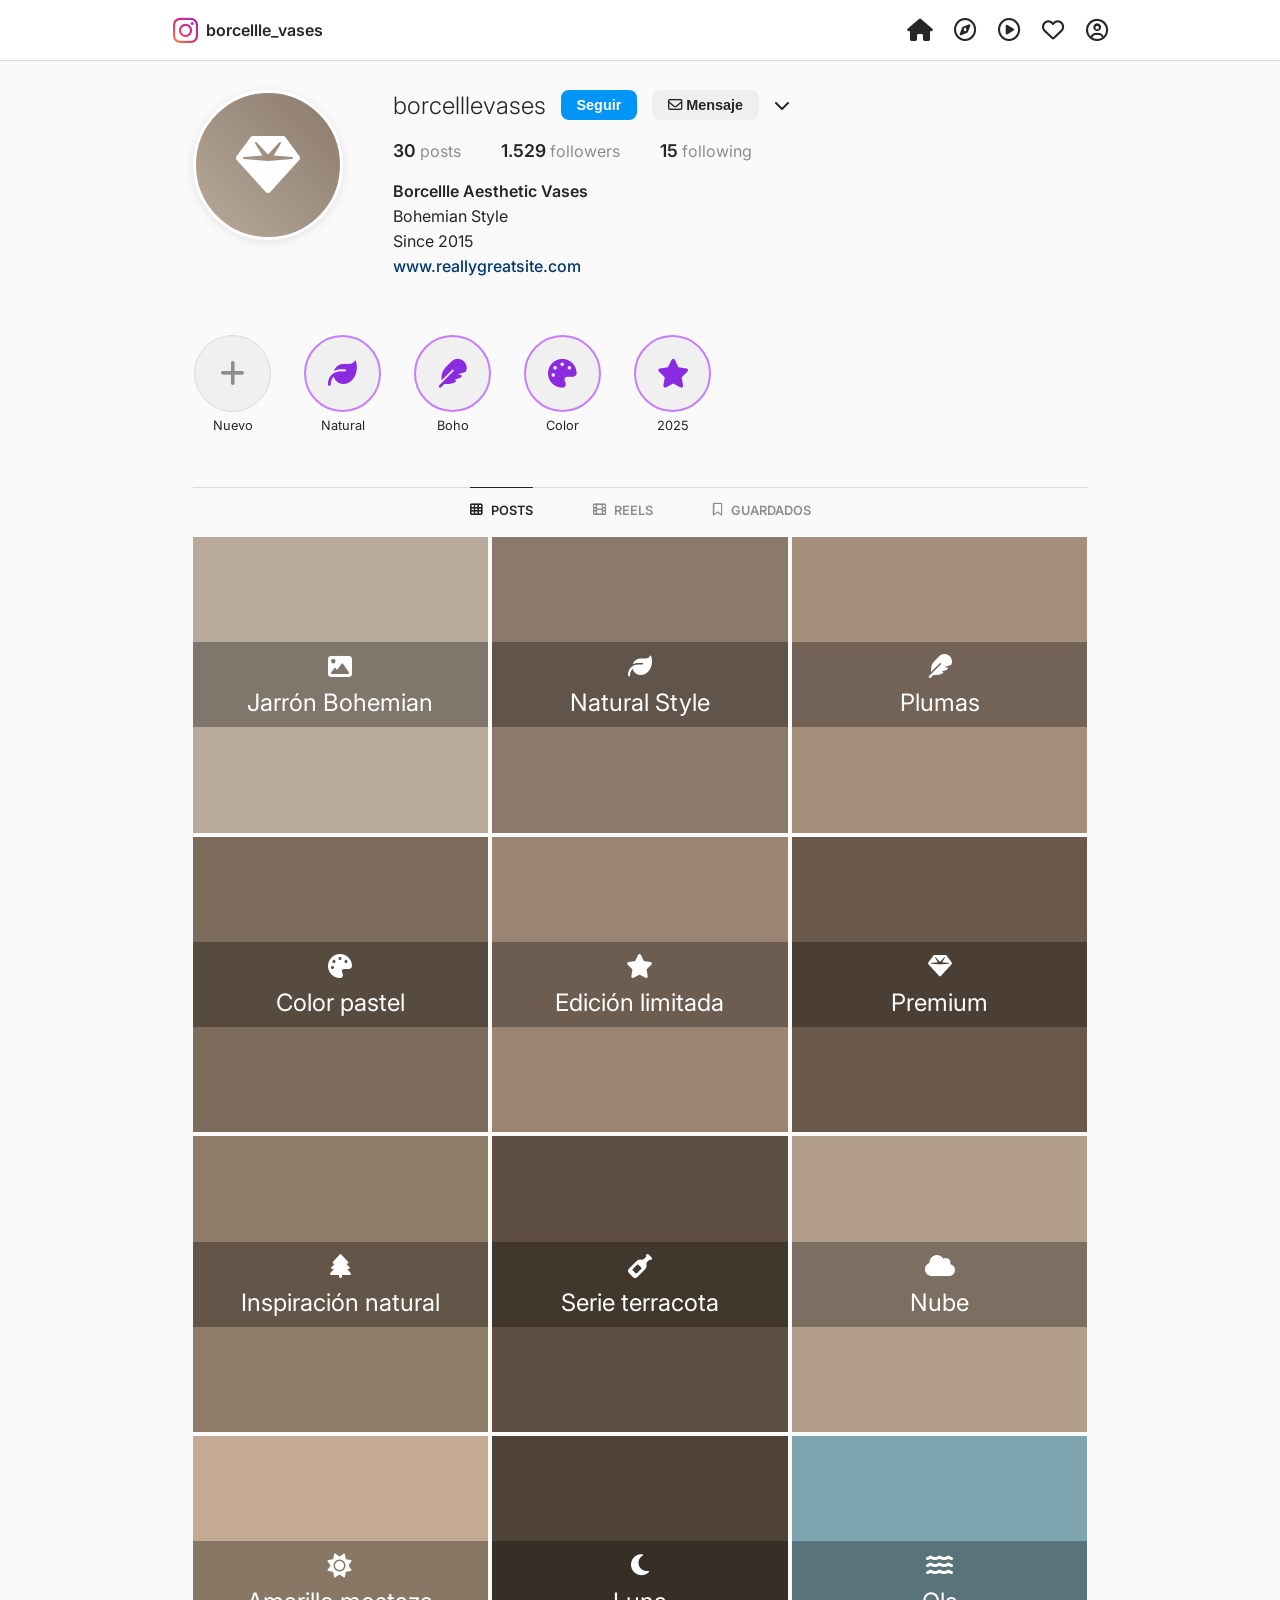
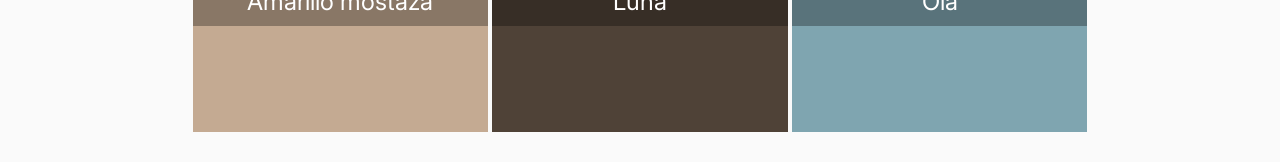
==== index.html @ 42a86c03 "cambio de nombre: feed/index" ====
<!DOCTYPE html>
<html lang="es">
<head>
    <meta charset="UTF-8">
    <meta name="viewport" content="width=device-width, initial-scale=1.0">
    <title>Borcellle Vases · Perfil IG</title>
    <link rel="stylesheet" href="estilos/estilos.css">
    <link rel="stylesheet" href="https://cdnjs.cloudflare.com/ajax/libs/font-awesome/6.4.0/css/all.min.css">
    <link href="https://fonts.googleapis.com/css2?family=Inter:wght@300;400;500;600;700&display=swap" rel="stylesheet">
</head>
<body>
    <!-- BARRA SUPERIOR -->
    <div class="navbar">
        <div class="nav-container">
            <div class="logo">
                <i class="fab fa-instagram"></i>
                <span>borcellle_vases</span>
            </div>
            <div class="nav-icons">
                <i class="fas fa-home"></i>
                <i class="far fa-compass"></i>
                <i class="far fa-play-circle"></i>
                <i class="far fa-heart" id="notificationsIcon"></i>
                <i class="far fa-user-circle"></i>
            </div>
        </div>
    </div>

    <!-- PERFIL (igual que antes) -->
    <div class="profile-container">
        <div class="profile-header">
            <div class="profile-avatar-section">
                <div class="profile-avatar">
                    <i class="fas fa-gem"></i>
                </div>
            </div>
            
            <div class="profile-info-section">
                <div class="profile-username-row">
                    <h2>borcelllevases</h2>
                    <button class="edit-profile-btn" id="followBtn">Seguir</button>
                    <button class="edit-profile-btn secondary" id="messageBtn">
                        <i class="far fa-envelope"></i> Mensaje
                    </button>
                    <i class="fas fa-chevron-down"></i>
                </div>
                
                <div class="profile-stats">
                    <div class="stat-item" id="postsStat">
                        <span class="stat-number">30</span> <span class="stat-label">posts</span>
                    </div>
                    <div class="stat-item" id="followersStat">
                        <span class="stat-number">1.529</span> <span class="stat-label">followers</span>
                    </div>
                    <div class="stat-item" id="followingStat">
                        <span class="stat-number">15</span> <span class="stat-label">following</span>
                    </div>
                </div>
                
                <div class="profile-bio">
                    <p class="bio-name">Borcellle Aesthetic Vases</p>
                    <p class="bio-category">Bohemian Style</p>
                    <p class="bio-date">Since 2015</p>
                    <p class="bio-link">www.reallygreatsite.com</p>
                </div>
                
                <div class="profile-actions">
                    <button class="action-btn" id="followBtnMobile">Seguir</button>
                    <button class="action-btn" id="messageBtnMobile">Mensaje</button>
                    <button class="action-btn">Contacto</button>
                </div>
            </div>
        </div>

        <!-- HISTORIAS -->
        <div class="highlights-container">
            <div class="highlight">
                <div class="highlight-circle">
                    <i class="fas fa-plus"></i>
                </div>
                <p>Nuevo</p>
            </div>
            <div class="highlight">
                <div class="highlight-circle has-story">
                    <i class="fas fa-leaf"></i>
                </div>
                <p>Natural</p>
            </div>
            <div class="highlight">
                <div class="highlight-circle has-story">
                    <i class="fas fa-feather"></i>
                </div>
                <p>Boho</p>
            </div>
            <div class="highlight">
                <div class="highlight-circle has-story">
                    <i class="fas fa-palette"></i>
                </div>
                <p>Color</p>
            </div>
            <div class="highlight">
                <div class="highlight-circle has-story">
                    <i class="fas fa-star"></i>
                </div>
                <p>2025</p>
            </div>
        </div>

        <!-- PESTAÑAS -->
        <div class="profile-tabs">
            <div class="tab active" id="postsTab">
                <i class="fas fa-th"></i> POSTS
            </div>
            <div class="tab" id="reelsTab">
                <i class="fas fa-film"></i> REELS
            </div>
            <div class="tab" id="savedTab">
                <i class="far fa-bookmark"></i> GUARDADOS
            </div>
        </div>

        <!-- GRID DE POSTS -->
        <div class="posts-grid" id="postsGrid"></div>
    </div>

    <!-- MODAL DE NOTIFICACIÓN -->
    <div class="notification-modal" id="notificationModal">
        <div class="modal-content">
            <i class="fas fa-heart"></i>
            <p id="notificationMessage"></p>
        </div>
    </div>

    <!-- 🆕 NUEVO: MODAL DEL CHATBOT -->
    <div class="chat-modal" id="chatModal">
        <div class="chat-container">
            <div class="chat-header">
                <div class="chat-header-info">
                    <i class="fas fa-robot"></i>
                    <div>
                        <h3>Asistente Borcellle</h3>
                        <p>Online · Responde al instante</p>
                    </div>
                </div>
                <i class="fas fa-times" id="closeChat"></i>
            </div>
            
            <div class="chat-messages" id="chatMessages">
                <!-- Los mensajes se insertan aquí con JavaScript -->
            </div>
            
            <div class="chat-input-area">
                <div class="quick-replies" id="quickReplies">
                    <!-- Botones de respuesta rápida -->
                </div>
                <div class="input-wrapper">
                    <input type="text" id="chatInput" placeholder="Escribe un mensaje...">
                    <i class="fas fa-paper-plane" id="sendMessage"></i>
                </div>
            </div>
        </div>
    </div>

    <!-- ⬇️ IMPORTANTE: EL SCRIPT VA JUSTO ANTES DE CERRAR BODY -->
    <script src="js/script.js"></script>
</body>
</html>
---- estilos/estilos.css ----
* {
    margin: 0;
    padding: 0;
    box-sizing: border-box;
}

body {
    font-family: 'Inter', sans-serif;
    background-color: #fafafa;
    padding-top: 60px;
    color: #262626;
}

/* Navbar (igual que antes) */
.navbar {
    position: fixed;
    top: 0;
    width: 100%;
    background: white;
    border-bottom: 1px solid #dbdbdb;
    z-index: 100;
}

.nav-container {
    max-width: 975px;
    margin: 0 auto;
    display: flex;
    justify-content: space-between;
    align-items: center;
    height: 60px;
    padding: 0 20px;
}

.logo {
    display: flex;
    align-items: center;
    gap: 8px;
    font-weight: 600;
}

.logo i {
    font-size: 1.8rem;
    background: linear-gradient(45deg, #f09433, #d62976, #962fbf);
    -webkit-background-clip: text;
    -webkit-text-fill-color: transparent;
}

.nav-icons {
    display: flex;
    gap: 22px;
    font-size: 1.4rem;
}

.nav-icons i {
    cursor: pointer;
}

/* Perfil */
.profile-container {
    max-width: 935px;
    margin: 0 auto;
    padding: 30px 20px;
}

.profile-header {
    display: flex;
    gap: 50px;
    margin-bottom: 44px;
    flex-wrap: wrap;
}

.profile-avatar-section {
    flex-shrink: 0;
}

.profile-avatar {
    width: 150px;
    height: 150px;
    border-radius: 50%;
    background: linear-gradient(45deg, #b8a99a, #8b7a6b);
    display: flex;
    align-items: center;
    justify-content: center;
    font-size: 4rem;
    color: white;
    border: 3px solid white;
    box-shadow: 0 2px 10px rgba(0,0,0,0.1);
}

.profile-info-section {
    flex: 1;
}

.profile-username-row {
    display: flex;
    align-items: center;
    gap: 15px;
    margin-bottom: 20px;
    flex-wrap: wrap;
}

.profile-username-row h2 {
    font-size: 1.5rem;
    font-weight: 300;
}

.edit-profile-btn {
    background-color: #0095f6;
    color: white;
    border: none;
    padding: 7px 16px;
    border-radius: 8px;
    font-weight: 600;
    font-size: 0.9rem;
    cursor: pointer;
}

.edit-profile-btn.secondary {
    background-color: #efefef;
    color: #262626;
}

.profile-stats {
    display: flex;
    gap: 40px;
    margin-bottom: 20px;
}

.stat-item {
    cursor: pointer;
    transition: transform 0.2s;
}

.stat-item:hover {
    transform: scale(1.05);
}

.stat-number {
    font-weight: 600;
    font-size: 1.1rem;
}

.stat-label {
    font-weight: 400;
    color: #8e8e8e;
}

.profile-bio p {
    margin-bottom: 5px;
}

.bio-name {
    font-weight: 600;
}

.bio-link {
    color: #00376b;
    font-weight: 500;
}

.profile-actions {
    display: none;
    gap: 8px;
    margin-top: 16px;
}

.action-btn {
    flex: 1;
    background: #efefef;
    border: none;
    padding: 7px;
    border-radius: 8px;
    font-weight: 600;
    cursor: pointer;
}

/* Highlights */
.highlights-container {
    display: flex;
    gap: 30px;
    margin-bottom: 44px;
    overflow-x: auto;
    padding: 10px 0;
}

.highlight {
    display: flex;
    flex-direction: column;
    align-items: center;
    gap: 6px;
    min-width: 80px;
}

.highlight-circle {
    width: 77px;
    height: 77px;
    border-radius: 50%;
    background: #f0f0f0;
    display: flex;
    align-items: center;
    justify-content: center;
    font-size: 1.8rem;
    color: #8e8e8e;
    border: 1px solid #dbdbdb;
}

.has-story {
    border: 2px solid #c77dff;
    color: #8a2be2;
}

.highlight p {
    font-size: 0.8rem;
    color: #262626;
}

/* Tabs */
.profile-tabs {
    display: flex;
    justify-content: center;
    gap: 60px;
    border-top: 1px solid #dbdbdb;
    margin-bottom: 0;
}

.tab {
    display: flex;
    align-items: center;
    gap: 8px;
    padding: 15px 0;
    font-size: 0.8rem;
    font-weight: 600;
    color: #8e8e8e;
    cursor: pointer;
    border-top: 1px solid transparent;
    margin-top: -1px;
}

.tab.active {
    color: #262626;
    border-top-color: #262626;
}

/* Posts Grid */
.posts-grid {
    display: grid;
    grid-template-columns: repeat(3, 1fr);
    gap: 4px;
    margin-top: 4px;
}

.grid-item {
    aspect-ratio: 1;
    background: #f0f0f0;
    cursor: pointer;
    transition: opacity 0.3s;
    display: flex;
    flex-direction: column;
    align-items: center;
    justify-content: center;
    color: white;
    font-size: 1.5rem;
    position: relative;
    overflow: hidden;
}

.grid-item:hover {
    opacity: 0.8;
}

.grid-item-content {
    text-align: center;
    padding: 10px;
    background: rgba(0,0,0,0.3);
    width: 100%;
}

.grid-item i {
    margin-bottom: 10px;
}

/* Modal de notificación */
.notification-modal {
    display: none;
    position: fixed;
    top: 80px;
    right: 20px;
    background: white;
    border-radius: 12px;
    box-shadow: 0 4px 20px rgba(0,0,0,0.2);
    z-index: 1000;
    animation: slideIn 0.3s;
}

.modal-content {
    padding: 16px 24px;
    display: flex;
    align-items: center;
    gap: 12px;
}

.modal-content i {
    font-size: 1.5rem;
}

@keyframes slideIn {
    from {
        transform: translateX(100%);
        opacity: 0;
    }
    to {
        transform: translateX(0);
        opacity: 1;
    }
}

/* Responsive */
@media (max-width: 735px) {
    .profile-header {
        flex-direction: column;
        gap: 20px;
        align-items: center;
        text-align: center;
    }
    
    .profile-username-row {
        justify-content: center;
    }
    
    .edit-profile-btn {
        display: none;
    }
    
    .profile-actions {
        display: flex;
    }
    
    .profile-stats {
        justify-content: center;
    }
}

/* ===== CHATBOT MODAL ===== */
.chat-modal {
    display: none;
    position: fixed;
    bottom: 20px;
    right: 20px;
    width: 380px;
    height: 600px;
    background: white;
    border-radius: 20px;
    box-shadow: 0 10px 40px rgba(0,0,0,0.2);
    z-index: 1000;
    overflow: hidden;
    animation: slideUp 0.3s;
}

@keyframes slideUp {
    from {
        transform: translateY(20px);
        opacity: 0;
    }
    to {
        transform: translateY(0);
        opacity: 1;
    }
}

.chat-container {
    display: flex;
    flex-direction: column;
    height: 100%;
}

.chat-header {
    background: linear-gradient(135deg, #b8a99a, #8b7a6b);
    color: white;
    padding: 20px;
    display: flex;
    justify-content: space-between;
    align-items: center;
}

.chat-header-info {
    display: flex;
    align-items: center;
    gap: 12px;
}

.chat-header-info i {
    font-size: 2rem;
}

.chat-header-info h3 {
    font-size: 1.1rem;
    margin-bottom: 4px;
}

.chat-header-info p {
    font-size: 0.8rem;
    opacity: 0.9;
}

#closeChat {
    font-size: 1.5rem;
    cursor: pointer;
    transition: transform 0.2s;
}

#closeChat:hover {
    transform: scale(1.1);
}

.chat-messages {
    flex: 1;
    padding: 20px;
    overflow-y: auto;
    background: #f8f9fa;
    display: flex;
    flex-direction: column;
    gap: 15px;
}

.message {
    display: flex;
    gap: 10px;
    max-width: 80%;
    animation: fadeIn 0.3s;
}

.message.bot {
    align-self: flex-start;
}

.message.user {
    align-self: flex-end;
    flex-direction: row-reverse;
}

.message-avatar {
    width: 35px;
    height: 35px;
    border-radius: 50%;
    background: linear-gradient(135deg, #b8a99a, #8b7a6b);
    display: flex;
    align-items: center;
    justify-content: center;
    color: white;
    font-size: 1.2rem;
    flex-shrink: 0;
}

.message.user .message-avatar {
    background: #0095f6;
}

.message-content {
    background: white;
    padding: 12px 16px;
    border-radius: 18px;
    box-shadow: 0 2px 5px rgba(0,0,0,0.05);
}

.message.bot .message-content {
    border-bottom-left-radius: 4px;
    background: white;
}

.message.user .message-content {
    background: #0095f6;
    color: white;
    border-bottom-right-radius: 4px;
}

.message-content p {
    font-size: 0.95rem;
    line-height: 1.4;
}

.message-content .message-time {
    font-size: 0.7rem;
    color: #8e8e8e;
    margin-top: 5px;
}

.message.user .message-content .message-time {
    color: rgba(255,255,255,0.8);
}

/* Opciones del chatbot */
.bot-options {
    display: flex;
    flex-wrap: wrap;
    gap: 8px;
    margin-top: 10px;
}

.bot-option {
    background: #f0f0f0;
    border: none;
    padding: 8px 15px;
    border-radius: 20px;
    font-size: 0.9rem;
    cursor: pointer;
    transition: all 0.2s;
    color: #262626;
}

.bot-option:hover {
    background: #e0e0e0;
    transform: scale(1.02);
}

/* Quick replies (arriba del input) */
.quick-replies {
    display: flex;
    gap: 8px;
    overflow-x: auto;
    padding: 10px 0;
    margin-bottom: 10px;
    scrollbar-width: none;
}

.quick-replies::-webkit-scrollbar {
    display: none;
}

.quick-reply-btn {
    background: #f0f0f0;
    border: none;
    padding: 8px 16px;
    border-radius: 20px;
    font-size: 0.85rem;
    white-space: nowrap;
    cursor: pointer;
    transition: all 0.2s;
    border: 1px solid #dbdbdb;
}

.quick-reply-btn:hover {
    background: #e0e0e0;
    transform: translateY(-2px);
}

/* Input area */
.chat-input-area {
    padding: 20px;
    border-top: 1px solid #dbdbdb;
    background: white;
}

.input-wrapper {
    display: flex;
    align-items: center;
    gap: 10px;
    background: #f0f0f0;
    border-radius: 25px;
    padding: 5px 15px;
}

.input-wrapper input {
    flex: 1;
    border: none;
    background: transparent;
    padding: 12px 0;
    outline: none;
    font-size: 0.95rem;
}

.input-wrapper i {
    font-size: 1.3rem;
    color: #0095f6;
    cursor: pointer;
    transition: transform 0.2s;
}

.input-wrapper i:hover {
    transform: scale(1.1);
}

@keyframes fadeIn {
    from {
        opacity: 0;
        transform: translateY(10px);
    }
    to {
        opacity: 1;
        transform: translateY(0);
    }
}

/* Responsive del chat */
@media (max-width: 480px) {
    .chat-modal {
        width: 100%;
        height: 100%;
        bottom: 0;
        right: 0;
        border-radius: 0;
    }
    
    .chat-header {
        padding: 15px;
    }
}
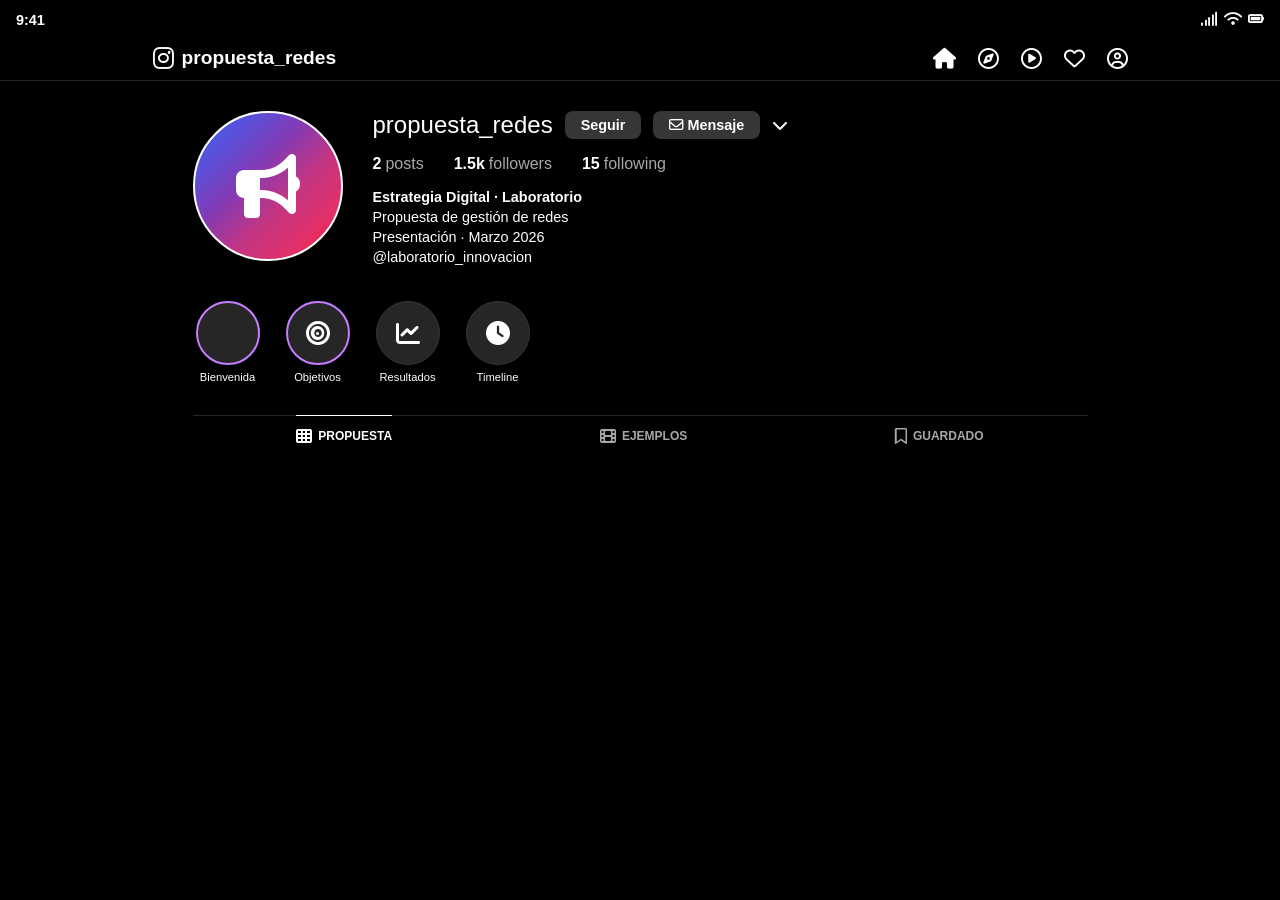
==== commit e060e1ab: "Ajuste del responsive" ====
--- a/index.html
+++ b/index.html
@@ -2,19 +2,29 @@
 <html lang="es">
 <head>
     <meta charset="UTF-8">
-    <meta name="viewport" content="width=device-width, initial-scale=1.0">
-    <title>Borcellle Vases · Perfil IG</title>
+    <meta name="viewport" content="width=device-width, initial-scale=1.0, maximum-scale=1.0, user-scalable=no">
+    <title>Borcellle Vases · Propuesta Redes</title>
     <link rel="stylesheet" href="estilos/estilos.css">
     <link rel="stylesheet" href="https://cdnjs.cloudflare.com/ajax/libs/font-awesome/6.4.0/css/all.min.css">
     <link href="https://fonts.googleapis.com/css2?family=Inter:wght@300;400;500;600;700&display=swap" rel="stylesheet">
 </head>
 <body>
+    <!-- BARRA DE ESTADO (SOLO MÓVIL) -->
+    <div class="status-bar">
+        <span>9:41</span>
+        <div class="status-icons">
+            <i class="fas fa-signal"></i>
+            <i class="fas fa-wifi"></i>
+            <i class="fas fa-battery-full"></i>
+        </div>
+    </div>
+
     <!-- BARRA SUPERIOR -->
     <div class="navbar">
         <div class="nav-container">
             <div class="logo">
                 <i class="fab fa-instagram"></i>
-                <span>borcellle_vases</span>
+                <span>propuesta_redes</span>
             </div>
             <div class="nav-icons">
                 <i class="fas fa-home"></i>
@@ -26,18 +36,18 @@
         </div>
     </div>
 
-    <!-- PERFIL (igual que antes) -->
+    <!-- PERFIL -->
     <div class="profile-container">
         <div class="profile-header">
             <div class="profile-avatar-section">
                 <div class="profile-avatar">
-                    <i class="fas fa-gem"></i>
+                    <i class="fas fa-bullhorn"></i>
                 </div>
             </div>
             
             <div class="profile-info-section">
                 <div class="profile-username-row">
-                    <h2>borcelllevases</h2>
+                    <h2>propuesta_redes</h2>
                     <button class="edit-profile-btn" id="followBtn">Seguir</button>
                     <button class="edit-profile-btn secondary" id="messageBtn">
                         <i class="far fa-envelope"></i> Mensaje
@@ -47,10 +57,10 @@
                 
                 <div class="profile-stats">
                     <div class="stat-item" id="postsStat">
-                        <span class="stat-number">30</span> <span class="stat-label">posts</span>
+                        <span class="stat-number">2</span> <span class="stat-label">posts</span>
                     </div>
                     <div class="stat-item" id="followersStat">
-                        <span class="stat-number">1.529</span> <span class="stat-label">followers</span>
+                        <span class="stat-number">1.5k</span> <span class="stat-label">followers</span>
                     </div>
                     <div class="stat-item" id="followingStat">
                         <span class="stat-number">15</span> <span class="stat-label">following</span>
@@ -58,10 +68,10 @@
                 </div>
                 
                 <div class="profile-bio">
-                    <p class="bio-name">Borcellle Aesthetic Vases</p>
-                    <p class="bio-category">Bohemian Style</p>
-                    <p class="bio-date">Since 2015</p>
-                    <p class="bio-link">www.reallygreatsite.com</p>
+                    <p class="bio-name">Estrategia Digital · Laboratorio</p>
+                    <p class="bio-category">Propuesta de gestión de redes</p>
+                    <p class="bio-date">Presentación · Marzo 2026</p>
+                    <p class="bio-link">@laboratorio_innovacion</p>
                 </div>
                 
                 <div class="profile-actions">
@@ -72,58 +82,159 @@
             </div>
         </div>
 
-        <!-- HISTORIAS -->
+        <!-- HISTORIAS DESTACADAS (ahora con propósito) -->
         <div class="highlights-container">
+            <div class="highlight" id="welcomeHighlight">
+                <div class="highlight-circle has-story">
+                    <i class="fas fa-hand-wave"></i>
+                </div>
+                <p>Bienvenida</p>
+            </div>
+            <div class="highlight">
+                <div class="highlight-circle has-story">
+                    <i class="fas fa-bullseye"></i>
+                </div>
+                <p>Objetivos</p>
+            </div>
             <div class="highlight">
                 <div class="highlight-circle">
-                    <i class="fas fa-plus"></i>
-                </div>
-                <p>Nuevo</p>
+                    <i class="fas fa-chart-line"></i>
+                </div>
+                <p>Resultados</p>
             </div>
             <div class="highlight">
-                <div class="highlight-circle has-story">
-                    <i class="fas fa-leaf"></i>
-                </div>
-                <p>Natural</p>
-            </div>
-            <div class="highlight">
-                <div class="highlight-circle has-story">
-                    <i class="fas fa-feather"></i>
-                </div>
-                <p>Boho</p>
-            </div>
-            <div class="highlight">
-                <div class="highlight-circle has-story">
-                    <i class="fas fa-palette"></i>
-                </div>
-                <p>Color</p>
-            </div>
-            <div class="highlight">
-                <div class="highlight-circle has-story">
-                    <i class="fas fa-star"></i>
-                </div>
-                <p>2025</p>
+                <div class="highlight-circle">
+                    <i class="fas fa-clock"></i>
+                </div>
+                <p>Timeline</p>
             </div>
         </div>
 
         <!-- PESTAÑAS -->
         <div class="profile-tabs">
             <div class="tab active" id="postsTab">
-                <i class="fas fa-th"></i> POSTS
+                <i class="fas fa-th"></i> <span>PROPUESTA</span>
             </div>
             <div class="tab" id="reelsTab">
-                <i class="fas fa-film"></i> REELS
+                <i class="fas fa-film"></i> <span>EJEMPLOS</span>
             </div>
             <div class="tab" id="savedTab">
-                <i class="far fa-bookmark"></i> GUARDADOS
-            </div>
-        </div>
-
-        <!-- GRID DE POSTS -->
+                <i class="far fa-bookmark"></i> <span>GUARDADO</span>
+            </div>
+        </div>
+
+        <!-- GRID DE POSTS (SOLO 2) -->
         <div class="posts-grid" id="postsGrid"></div>
     </div>
 
-    <!-- MODAL DE NOTIFICACIÓN -->
+    <!-- 🆕 MODAL DE BIENVENIDA (ONBOARDING) -->
+    <div class="welcome-modal" id="welcomeModal">
+        <div class="welcome-content">
+            <div class="welcome-header">
+                <i class="fas fa-hand-wave wave-icon"></i>
+                <h2>¡Hola! Soy [Tu Nombre]</h2>
+            </div>
+            
+            <div class="welcome-body">
+                <div class="welcome-section">
+                    <i class="fas fa-user-circle"></i>
+                    <div>
+                        <h3>¿Quién soy?</h3>
+                        <p>Community Manager especializado en laboratorios de innovación y divulgación científica. Con 3 años de experiencia en comunicación digital.</p>
+                    </div>
+                </div>
+                
+                <div class="welcome-section">
+                    <i class="fas fa-bullseye"></i>
+                    <div>
+                        <h3>Propósito de esta página</h3>
+                        <p>Presentar mi propuesta para la gestión de redes del laboratorio. Este mockup simula un feed de Instagram con contenido real que podríamos publicar.</p>
+                    </div>
+                </div>
+                
+                <div class="welcome-section">
+                    <i class="fas fa-lightbulb"></i>
+                    <div>
+                        <h3>¿Qué vas a ver?</h3>
+                        <p>Dos publicaciones tipo carrusel que muestran:</p>
+                        <ul>
+                            <li>📸 Propuesta de contenido visual</li>
+                            <li>🎯 Estrategia de engagement</li>
+                            <li>🔬 Divulgación científica creativa</li>
+                        </ul>
+                    </div>
+                </div>
+            </div>
+            
+            <div class="welcome-actions">
+                <button class="welcome-btn primary" id="startExploring">
+                    <i class="fas fa-rocket"></i> ¡Comenzar!
+                </button>
+                <button class="welcome-btn secondary" id="remindLater">
+                    Recordar después
+                </button>
+            </div>
+            
+            <p class="welcome-footer">
+                <i class="fas fa-info-circle"></i>
+                Puedes volver a ver este mensaje en la historia destacada "Bienvenida"
+            </p>
+        </div>
+    </div>
+
+    <!-- MODAL DE CARRUSEL (POST INDIVIDUAL) -->
+    <div class="post-modal" id="postModal">
+        <div class="post-modal-container">
+            <div class="post-modal-header">
+                <i class="fas fa-arrow-left" id="closePostModal"></i>
+                <div class="post-modal-user">
+                    <i class="far fa-user-circle"></i>
+                    <span>propuesta_redes</span>
+                </div>
+                <i class="fas fa-ellipsis-h"></i>
+            </div>
+            
+            <div class="carousel-container" id="carouselContainer">
+                <div class="carousel-track" id="carouselTrack"></div>
+                
+                <button class="carousel-btn prev" id="carouselPrev">
+                    <i class="fas fa-chevron-left"></i>
+                </button>
+                <button class="carousel-btn next" id="carouselNext">
+                    <i class="fas fa-chevron-right"></i>
+                </button>
+                
+                <div class="carousel-indicators" id="carouselIndicators"></div>
+            </div>
+            
+            <div class="post-modal-content">
+                <div class="post-modal-actions">
+                    <div class="post-actions-left">
+                        <i class="far fa-heart"></i>
+                        <i class="far fa-comment"></i>
+                        <i class="far fa-paper-plane"></i>
+                    </div>
+                    <i class="far fa-bookmark"></i>
+                </div>
+                
+                <div class="post-modal-likes" id="postModalLikes"></div>
+                
+                <div class="post-modal-caption" id="postModalCaption"></div>
+                
+                <div class="post-modal-comments" id="postModalComments"></div>
+                
+                <div class="post-modal-time" id="postModalTime"></div>
+                
+                <div class="post-modal-add-comment">
+                    <i class="far fa-smile"></i>
+                    <input type="text" placeholder="Agrega un comentario..." value="Me encanta esta propuesta!">
+                    <button class="post-btn">Publicar</button>
+                </div>
+            </div>
+        </div>
+    </div>
+
+    <!-- MODAL DE NOTIFICACIÓN (para feedback) -->
     <div class="notification-modal" id="notificationModal">
         <div class="modal-content">
             <i class="fas fa-heart"></i>
@@ -131,36 +242,6 @@
         </div>
     </div>
 
-    <!-- 🆕 NUEVO: MODAL DEL CHATBOT -->
-    <div class="chat-modal" id="chatModal">
-        <div class="chat-container">
-            <div class="chat-header">
-                <div class="chat-header-info">
-                    <i class="fas fa-robot"></i>
-                    <div>
-                        <h3>Asistente Borcellle</h3>
-                        <p>Online · Responde al instante</p>
-                    </div>
-                </div>
-                <i class="fas fa-times" id="closeChat"></i>
-            </div>
-            
-            <div class="chat-messages" id="chatMessages">
-                <!-- Los mensajes se insertan aquí con JavaScript -->
-            </div>
-            
-            <div class="chat-input-area">
-                <div class="quick-replies" id="quickReplies">
-                    <!-- Botones de respuesta rápida -->
-                </div>
-                <div class="input-wrapper">
-                    <input type="text" id="chatInput" placeholder="Escribe un mensaje...">
-                    <i class="fas fa-paper-plane" id="sendMessage"></i>
-                </div>
-            </div>
-        </div>
-    </div>
-
     <!-- ⬇️ IMPORTANTE: EL SCRIPT VA JUSTO ANTES DE CERRAR BODY -->
     <script src="js/script.js"></script>
 </body>
--- a/estilos/estilos.css
+++ b/estilos/estilos.css
@@ -5,19 +5,37 @@
 }
 
 body {
-    font-family: 'Inter', sans-serif;
-    background-color: #fafafa;
-    padding-top: 60px;
-    color: #262626;
-}
-
-/* Navbar (igual que antes) */
+    font-family: -apple-system, BlinkMacSystemFont, 'Segoe UI', Roboto, Helvetica, Arial, sans-serif;
+    background-color: #000;
+    color: #fff;
+    padding-top: 0;
+    -webkit-font-smoothing: antialiased;
+}
+
+/* ===== STATUS BAR ===== */
+.status-bar {
+    display: none;
+    justify-content: space-between;
+    padding: 12px 16px 8px;
+    background: #000;
+    color: #fff;
+    font-size: 0.9rem;
+    font-weight: 600;
+}
+
+.status-icons {
+    display: flex;
+    gap: 6px;
+}
+
+/* ===== NAVBAR ===== */
 .navbar {
-    position: fixed;
+    position: sticky;
     top: 0;
     width: 100%;
-    background: white;
-    border-bottom: 1px solid #dbdbdb;
+    background-color: #000;
+    border-bottom: 0.5px solid #262626;
+    padding: 0 16px;
     z-index: 100;
 }
 
@@ -27,45 +45,48 @@
     display: flex;
     justify-content: space-between;
     align-items: center;
-    height: 60px;
-    padding: 0 20px;
+    height: 44px;
 }
 
 .logo {
     display: flex;
     align-items: center;
     gap: 8px;
+    font-size: 1.2rem;
     font-weight: 600;
 }
 
 .logo i {
-    font-size: 1.8rem;
-    background: linear-gradient(45deg, #f09433, #d62976, #962fbf);
-    -webkit-background-clip: text;
-    -webkit-text-fill-color: transparent;
+    font-size: 1.5rem;
+    color: #fff;
+}
+
+.logo span {
+    display: none;
 }
 
 .nav-icons {
     display: flex;
     gap: 22px;
-    font-size: 1.4rem;
+    font-size: 1.3rem;
 }
 
 .nav-icons i {
     cursor: pointer;
-}
-
-/* Perfil */
+    color: #fff;
+}
+
+/* ===== PERFIL ===== */
 .profile-container {
     max-width: 935px;
     margin: 0 auto;
-    padding: 30px 20px;
+    padding: 16px 16px 0;
 }
 
 .profile-header {
     display: flex;
-    gap: 50px;
-    margin-bottom: 44px;
+    gap: 30px;
+    margin-bottom: 24px;
     flex-wrap: wrap;
 }
 
@@ -74,17 +95,16 @@
 }
 
 .profile-avatar {
-    width: 150px;
-    height: 150px;
+    width: 100px;
+    height: 100px;
     border-radius: 50%;
-    background: linear-gradient(45deg, #b8a99a, #8b7a6b);
+    background: linear-gradient(135deg, #405de6, #5851db, #833ab4, #c13584, #e1306c, #fd1d1d);
     display: flex;
     align-items: center;
     justify-content: center;
-    font-size: 4rem;
+    font-size: 3rem;
     color: white;
-    border: 3px solid white;
-    box-shadow: 0 2px 10px rgba(0,0,0,0.1);
+    border: 2px solid #fff;
 }
 
 .profile-info-section {
@@ -94,21 +114,22 @@
 .profile-username-row {
     display: flex;
     align-items: center;
-    gap: 15px;
-    margin-bottom: 20px;
+    gap: 12px;
+    margin-bottom: 16px;
     flex-wrap: wrap;
 }
 
 .profile-username-row h2 {
-    font-size: 1.5rem;
-    font-weight: 300;
+    font-size: 1.2rem;
+    font-weight: 500;
+    color: #fff;
 }
 
 .edit-profile-btn {
-    background-color: #0095f6;
-    color: white;
+    background-color: #363636;
+    color: #fff;
     border: none;
-    padding: 7px 16px;
+    padding: 6px 16px;
     border-radius: 8px;
     font-weight: 600;
     font-size: 0.9rem;
@@ -116,37 +137,36 @@
 }
 
 .edit-profile-btn.secondary {
-    background-color: #efefef;
-    color: #262626;
+    background-color: #363636;
+    color: #fff;
 }
 
 .profile-stats {
     display: flex;
-    gap: 40px;
-    margin-bottom: 20px;
+    gap: 30px;
+    margin-bottom: 16px;
 }
 
 .stat-item {
     cursor: pointer;
-    transition: transform 0.2s;
-}
-
-.stat-item:hover {
-    transform: scale(1.05);
+    display: flex;
+    gap: 4px;
 }
 
 .stat-number {
     font-weight: 600;
-    font-size: 1.1rem;
+    color: #fff;
 }
 
 .stat-label {
     font-weight: 400;
-    color: #8e8e8e;
+    color: #a8a8a8;
 }
 
 .profile-bio p {
-    margin-bottom: 5px;
+    margin-bottom: 4px;
+    color: #fff;
+    font-size: 0.9rem;
 }
 
 .bio-name {
@@ -154,33 +174,35 @@
 }
 
 .bio-link {
-    color: #00376b;
+    color: #3897f0;
     font-weight: 500;
 }
 
 .profile-actions {
     display: none;
     gap: 8px;
-    margin-top: 16px;
+    margin-top: 20px;
 }
 
 .action-btn {
     flex: 1;
-    background: #efefef;
+    background: #363636;
     border: none;
-    padding: 7px;
+    padding: 8px;
     border-radius: 8px;
     font-weight: 600;
-    cursor: pointer;
-}
-
-/* Highlights */
+    color: #fff;
+    cursor: pointer;
+}
+
+/* ===== HIGHLIGHTS ===== */
 .highlights-container {
     display: flex;
-    gap: 30px;
-    margin-bottom: 44px;
+    gap: 20px;
+    margin-bottom: 24px;
     overflow-x: auto;
-    padding: 10px 0;
+    padding: 8px 0;
+    scrollbar-width: none;
 }
 
 .highlight {
@@ -188,119 +210,553 @@
     flex-direction: column;
     align-items: center;
     gap: 6px;
-    min-width: 80px;
+    min-width: 70px;
+    cursor: pointer;
 }
 
 .highlight-circle {
-    width: 77px;
-    height: 77px;
+    width: 64px;
+    height: 64px;
     border-radius: 50%;
-    background: #f0f0f0;
+    background: #262626;
     display: flex;
     align-items: center;
     justify-content: center;
-    font-size: 1.8rem;
-    color: #8e8e8e;
-    border: 1px solid #dbdbdb;
+    font-size: 1.5rem;
+    color: #fff;
+    border: 1px solid #363636;
+    transition: transform 0.2s;
+}
+
+.highlight-circle:hover {
+    transform: scale(1.05);
 }
 
 .has-story {
     border: 2px solid #c77dff;
-    color: #8a2be2;
 }
 
 .highlight p {
-    font-size: 0.8rem;
-    color: #262626;
-}
-
-/* Tabs */
+    font-size: 0.7rem;
+    color: #fff;
+}
+
+/* ===== TABS ===== */
 .profile-tabs {
     display: flex;
-    justify-content: center;
-    gap: 60px;
-    border-top: 1px solid #dbdbdb;
-    margin-bottom: 0;
+    justify-content: space-around;
+    border-top: 1px solid #262626;
+    margin-bottom: 4px;
 }
 
 .tab {
     display: flex;
     align-items: center;
-    gap: 8px;
-    padding: 15px 0;
-    font-size: 0.8rem;
-    font-weight: 600;
-    color: #8e8e8e;
+    gap: 6px;
+    padding: 12px 0;
+    font-size: 0.75rem;
+    font-weight: 600;
+    color: #a8a8a8;
     cursor: pointer;
     border-top: 1px solid transparent;
     margin-top: -1px;
+    transition: all 0.2s;
 }
 
 .tab.active {
-    color: #262626;
-    border-top-color: #262626;
-}
-
-/* Posts Grid */
+    color: #fff;
+    border-top-color: #fff;
+}
+
+.tab i {
+    font-size: 1rem;
+}
+
+/* ===== POSTS GRID (SOLO 2 POSTS) ===== */
 .posts-grid {
     display: grid;
-    grid-template-columns: repeat(3, 1fr);
-    gap: 4px;
+    grid-template-columns: repeat(2, 1fr);
+    gap: 2px;
     margin-top: 4px;
+    max-width: 600px;
+    margin-left: auto;
+    margin-right: auto;
 }
 
 .grid-item {
     aspect-ratio: 1;
-    background: #f0f0f0;
-    cursor: pointer;
-    transition: opacity 0.3s;
+    background: linear-gradient(135deg, #405de6, #5851db, #833ab4, #c13584, #e1306c, #fd1d1d);
+    cursor: pointer;
+    transition: all 0.3s;
     display: flex;
     flex-direction: column;
     align-items: center;
     justify-content: center;
     color: white;
-    font-size: 1.5rem;
+    font-size: 2rem;
     position: relative;
-    overflow: hidden;
+    border-radius: 4px;
 }
 
 .grid-item:hover {
-    opacity: 0.8;
+    transform: scale(0.98);
+    opacity: 0.9;
 }
 
 .grid-item-content {
     text-align: center;
-    padding: 10px;
-    background: rgba(0,0,0,0.3);
+    padding: 20px;
+}
+
+.grid-item-content i {
+    font-size: 3rem;
+    margin-bottom: 10px;
+}
+
+.grid-item-content p {
+    font-size: 1rem;
+    font-weight: 500;
+}
+
+.multi-icon {
+    position: absolute;
+    top: 10px;
+    right: 10px;
+    background: rgba(0,0,0,0.5);
+    padding: 5px 8px;
+    border-radius: 20px;
+    font-size: 0.8rem;
+}
+
+.multi-icon i {
+    margin-right: 4px;
+}
+
+/* ===== MODAL DE BIENVENIDA ===== */
+.welcome-modal {
+    display: none;
+    position: fixed;
+    top: 0;
+    left: 0;
     width: 100%;
-}
-
-.grid-item i {
+    height: 100%;
+    background: rgba(0, 0, 0, 0.95);
+    z-index: 3000;
+    overflow-y: auto;
+    animation: fadeIn 0.5s;
+}
+
+.welcome-content {
+    max-width: 600px;
+    margin: 40px auto;
+    background: #1a1a1a;
+    border-radius: 30px;
+    padding: 30px;
+    color: #fff;
+    box-shadow: 0 20px 40px rgba(0,0,0,0.5);
+    animation: slideUpFancy 0.6s;
+}
+
+.welcome-header {
+    text-align: center;
+    margin-bottom: 30px;
+}
+
+.wave-icon {
+    font-size: 4rem;
+    background: linear-gradient(135deg, #405de6, #833ab4, #e1306c);
+    -webkit-background-clip: text;
+    -webkit-text-fill-color: transparent;
+    margin-bottom: 15px;
+    animation: wave 2s infinite;
+}
+
+.welcome-header h2 {
+    font-size: 2rem;
     margin-bottom: 10px;
 }
 
-/* Modal de notificación */
+.welcome-body {
+    display: flex;
+    flex-direction: column;
+    gap: 25px;
+    margin-bottom: 30px;
+}
+
+.welcome-section {
+    display: flex;
+    gap: 20px;
+    align-items: flex-start;
+    background: #262626;
+    padding: 20px;
+    border-radius: 20px;
+    transition: transform 0.3s;
+}
+
+.welcome-section:hover {
+    transform: translateX(10px);
+}
+
+.welcome-section i {
+    font-size: 2rem;
+    color: #3897f0;
+    flex-shrink: 0;
+}
+
+.welcome-section h3 {
+    margin-bottom: 8px;
+    font-size: 1.2rem;
+}
+
+.welcome-section p {
+    color: #ccc;
+    line-height: 1.5;
+    margin-bottom: 10px;
+}
+
+.welcome-section ul {
+    list-style: none;
+    padding-left: 0;
+}
+
+.welcome-section li {
+    margin-bottom: 5px;
+    color: #ccc;
+}
+
+.welcome-actions {
+    display: flex;
+    gap: 15px;
+    margin-bottom: 20px;
+}
+
+.welcome-btn {
+    flex: 1;
+    padding: 15px;
+    border: none;
+    border-radius: 15px;
+    font-weight: 600;
+    font-size: 1rem;
+    cursor: pointer;
+    transition: all 0.3s;
+    display: flex;
+    align-items: center;
+    justify-content: center;
+    gap: 10px;
+}
+
+.welcome-btn.primary {
+    background: linear-gradient(135deg, #405de6, #833ab4);
+    color: white;
+}
+
+.welcome-btn.primary:hover {
+    transform: translateY(-2px);
+    box-shadow: 0 10px 20px rgba(64, 93, 230, 0.3);
+}
+
+.welcome-btn.secondary {
+    background: #363636;
+    color: white;
+}
+
+.welcome-btn.secondary:hover {
+    background: #404040;
+}
+
+.welcome-footer {
+    text-align: center;
+    color: #888;
+    font-size: 0.9rem;
+    display: flex;
+    align-items: center;
+    justify-content: center;
+    gap: 8px;
+    padding-top: 20px;
+    border-top: 1px solid #363636;
+}
+
+/* ===== POST MODAL (CARRUSEL) ===== */
+.post-modal {
+    display: none;
+    position: fixed;
+    top: 0;
+    left: 0;
+    width: 100%;
+    height: 100%;
+    background: #000;
+    z-index: 2000;
+    overflow-y: auto;
+}
+
+.post-modal-container {
+    max-width: 600px;
+    margin: 0 auto;
+    background: #000;
+    min-height: 100vh;
+}
+
+.post-modal-header {
+    display: flex;
+    justify-content: space-between;
+    align-items: center;
+    padding: 12px 16px;
+    border-bottom: 0.5px solid #262626;
+    background: #000;
+    position: sticky;
+    top: 0;
+    z-index: 10;
+}
+
+.post-modal-header i {
+    font-size: 1.3rem;
+    color: #fff;
+    cursor: pointer;
+}
+
+.post-modal-user {
+    display: flex;
+    align-items: center;
+    gap: 8px;
+    font-weight: 600;
+}
+
+.post-modal-user i {
+    font-size: 1.5rem;
+}
+
+/* CARRUSEL */
+.carousel-container {
+    position: relative;
+    width: 100%;
+    background: #000;
+    overflow: hidden;
+}
+
+.carousel-track {
+    display: flex;
+    transition: transform 0.3s ease;
+    touch-action: pan-y pinch-zoom;
+}
+
+.carousel-slide {
+    flex: 0 0 100%;
+    aspect-ratio: 1;
+    display: flex;
+    flex-direction: column;
+    align-items: center;
+    justify-content: center;
+    background: linear-gradient(135deg, #405de6, #833ab4, #e1306c);
+    padding: 20px;
+    text-align: center;
+}
+
+.carousel-slide i {
+    font-size: 5rem;
+    margin-bottom: 20px;
+    color: white;
+}
+
+.carousel-slide h3 {
+    font-size: 1.8rem;
+    margin-bottom: 10px;
+}
+
+.carousel-slide p {
+    font-size: 1rem;
+    color: rgba(255,255,255,0.9);
+    max-width: 80%;
+}
+
+.carousel-btn {
+    position: absolute;
+    top: 50%;
+    transform: translateY(-50%);
+    width: 40px;
+    height: 40px;
+    border-radius: 50%;
+    background: rgba(38, 38, 38, 0.8);
+    border: none;
+    color: #fff;
+    font-size: 1.2rem;
+    cursor: pointer;
+    display: flex;
+    align-items: center;
+    justify-content: center;
+    z-index: 5;
+    transition: all 0.2s;
+}
+
+.carousel-btn:hover {
+    background: #363636;
+}
+
+.carousel-btn.prev {
+    left: 12px;
+}
+
+.carousel-btn.next {
+    right: 12px;
+}
+
+.carousel-btn.hidden {
+    display: none;
+}
+
+.carousel-indicators {
+    position: absolute;
+    bottom: 12px;
+    left: 50%;
+    transform: translateX(-50%);
+    display: flex;
+    gap: 6px;
+    z-index: 5;
+}
+
+.indicator {
+    width: 6px;
+    height: 6px;
+    border-radius: 50%;
+    background: #a8a8a8;
+    cursor: pointer;
+    transition: all 0.2s;
+}
+
+.indicator.active {
+    width: 16px;
+    border-radius: 4px;
+    background: #0095f6;
+}
+
+/* CONTENIDO DEL POST */
+.post-modal-content {
+    padding: 16px;
+}
+
+.post-modal-actions {
+    display: flex;
+    justify-content: space-between;
+    font-size: 1.5rem;
+    color: #fff;
+    margin-bottom: 12px;
+}
+
+.post-actions-left {
+    display: flex;
+    gap: 16px;
+}
+
+.post-modal-likes {
+    font-weight: 600;
+    margin-bottom: 8px;
+    color: #fff;
+}
+
+.post-modal-caption {
+    margin-bottom: 8px;
+    color: #fff;
+    font-size: 0.9rem;
+    line-height: 1.4;
+}
+
+.post-modal-caption p {
+    display: flex;
+    gap: 6px;
+}
+
+.post-modal-comments {
+    color: #a8a8a8;
+    font-size: 0.9rem;
+    margin-bottom: 8px;
+}
+
+.post-modal-comments p {
+    margin-bottom: 4px;
+    color: #fff;
+}
+
+.post-modal-comments p:not(:first-child) {
+    color: #a8a8a8;
+}
+
+.post-modal-time {
+    color: #a8a8a8;
+    font-size: 0.7rem;
+    text-transform: uppercase;
+    padding-bottom: 12px;
+    border-bottom: 0.5px solid #262626;
+    margin-bottom: 12px;
+}
+
+.post-modal-add-comment {
+    display: flex;
+    align-items: center;
+    gap: 12px;
+    padding: 8px 0;
+}
+
+.post-modal-add-comment i {
+    font-size: 1.3rem;
+    color: #fff;
+}
+
+.post-modal-add-comment input {
+    flex: 1;
+    background: none;
+    border: none;
+    color: #fff;
+    font-size: 0.9rem;
+    outline: none;
+}
+
+.post-modal-add-comment input::placeholder {
+    color: #a8a8a8;
+}
+
+.post-btn {
+    background: none;
+    border: none;
+    color: #0095f6;
+    font-weight: 600;
+    cursor: pointer;
+}
+
+/* ===== NOTIFICATION MODAL ===== */
 .notification-modal {
     display: none;
     position: fixed;
-    top: 80px;
+    top: 60px;
     right: 20px;
-    background: white;
+    background: #262626;
     border-radius: 12px;
-    box-shadow: 0 4px 20px rgba(0,0,0,0.2);
+    box-shadow: 0 4px 20px rgba(0,0,0,0.5);
     z-index: 1000;
     animation: slideIn 0.3s;
 }
 
 .modal-content {
-    padding: 16px 24px;
+    padding: 12px 20px;
     display: flex;
     align-items: center;
     gap: 12px;
-}
-
-.modal-content i {
-    font-size: 1.5rem;
+    color: #fff;
+}
+
+/* ===== ANIMACIONES ===== */
+@keyframes fadeIn {
+    from { opacity: 0; }
+    to { opacity: 1; }
+}
+
+@keyframes slideUpFancy {
+    from {
+        opacity: 0;
+        transform: translateY(50px);
+    }
+    to {
+        opacity: 1;
+        transform: translateY(0);
+    }
 }
 
 @keyframes slideIn {
@@ -314,13 +770,75 @@
     }
 }
 
-/* Responsive */
+@keyframes wave {
+    0%, 100% { transform: rotate(0deg); }
+    25% { transform: rotate(15deg); }
+    75% { transform: rotate(-15deg); }
+}
+
+/* ===== RESPONSIVE ===== */
+@media (min-width: 736px) {
+    .status-bar {
+        display: flex;
+    }
+    
+    .logo span {
+        display: inline;
+    }
+    
+    .profile-container {
+        padding: 30px 20px;
+    }
+    
+    .profile-avatar {
+        width: 150px;
+        height: 150px;
+        font-size: 4rem;
+    }
+    
+    .profile-username-row h2 {
+        font-size: 1.5rem;
+    }
+    
+    .posts-grid {
+        gap: 4px;
+    }
+    
+    .post-modal-container {
+        max-width: 900px;
+        display: grid;
+        grid-template-columns: 1fr 1fr;
+        min-height: auto;
+        margin: 20px auto;
+        border-radius: 20px;
+        overflow: hidden;
+        background: #000;
+    }
+    
+    .post-modal-header {
+        grid-column: 1 / -1;
+    }
+    
+    .carousel-container {
+        grid-column: 1;
+        height: 600px;
+    }
+    
+    .post-modal-content {
+        grid-column: 2;
+        display: flex;
+        flex-direction: column;
+        background: #000;
+        padding: 20px;
+    }
+}
+
 @media (max-width: 735px) {
     .profile-header {
         flex-direction: column;
-        gap: 20px;
         align-items: center;
         text-align: center;
+        gap: 16px;
     }
     
     .profile-username-row {
@@ -338,269 +856,27 @@
     .profile-stats {
         justify-content: center;
     }
-}
-
-/* ===== CHATBOT MODAL ===== */
-.chat-modal {
-    display: none;
-    position: fixed;
-    bottom: 20px;
-    right: 20px;
-    width: 380px;
-    height: 600px;
-    background: white;
-    border-radius: 20px;
-    box-shadow: 0 10px 40px rgba(0,0,0,0.2);
-    z-index: 1000;
-    overflow: hidden;
-    animation: slideUp 0.3s;
-}
-
-@keyframes slideUp {
-    from {
-        transform: translateY(20px);
-        opacity: 0;
-    }
-    to {
-        transform: translateY(0);
-        opacity: 1;
-    }
-}
-
-.chat-container {
-    display: flex;
-    flex-direction: column;
-    height: 100%;
-}
-
-.chat-header {
-    background: linear-gradient(135deg, #b8a99a, #8b7a6b);
-    color: white;
-    padding: 20px;
-    display: flex;
-    justify-content: space-between;
-    align-items: center;
-}
-
-.chat-header-info {
-    display: flex;
-    align-items: center;
-    gap: 12px;
-}
-
-.chat-header-info i {
-    font-size: 2rem;
-}
-
-.chat-header-info h3 {
-    font-size: 1.1rem;
-    margin-bottom: 4px;
-}
-
-.chat-header-info p {
-    font-size: 0.8rem;
-    opacity: 0.9;
-}
-
-#closeChat {
-    font-size: 1.5rem;
-    cursor: pointer;
-    transition: transform 0.2s;
-}
-
-#closeChat:hover {
-    transform: scale(1.1);
-}
-
-.chat-messages {
-    flex: 1;
-    padding: 20px;
-    overflow-y: auto;
-    background: #f8f9fa;
-    display: flex;
-    flex-direction: column;
-    gap: 15px;
-}
-
-.message {
-    display: flex;
-    gap: 10px;
-    max-width: 80%;
-    animation: fadeIn 0.3s;
-}
-
-.message.bot {
-    align-self: flex-start;
-}
-
-.message.user {
-    align-self: flex-end;
-    flex-direction: row-reverse;
-}
-
-.message-avatar {
-    width: 35px;
-    height: 35px;
-    border-radius: 50%;
-    background: linear-gradient(135deg, #b8a99a, #8b7a6b);
-    display: flex;
-    align-items: center;
-    justify-content: center;
-    color: white;
-    font-size: 1.2rem;
-    flex-shrink: 0;
-}
-
-.message.user .message-avatar {
-    background: #0095f6;
-}
-
-.message-content {
-    background: white;
-    padding: 12px 16px;
-    border-radius: 18px;
-    box-shadow: 0 2px 5px rgba(0,0,0,0.05);
-}
-
-.message.bot .message-content {
-    border-bottom-left-radius: 4px;
-    background: white;
-}
-
-.message.user .message-content {
-    background: #0095f6;
-    color: white;
-    border-bottom-right-radius: 4px;
-}
-
-.message-content p {
-    font-size: 0.95rem;
-    line-height: 1.4;
-}
-
-.message-content .message-time {
-    font-size: 0.7rem;
-    color: #8e8e8e;
-    margin-top: 5px;
-}
-
-.message.user .message-content .message-time {
-    color: rgba(255,255,255,0.8);
-}
-
-/* Opciones del chatbot */
-.bot-options {
-    display: flex;
-    flex-wrap: wrap;
-    gap: 8px;
-    margin-top: 10px;
-}
-
-.bot-option {
-    background: #f0f0f0;
-    border: none;
-    padding: 8px 15px;
-    border-radius: 20px;
-    font-size: 0.9rem;
-    cursor: pointer;
-    transition: all 0.2s;
-    color: #262626;
-}
-
-.bot-option:hover {
-    background: #e0e0e0;
-    transform: scale(1.02);
-}
-
-/* Quick replies (arriba del input) */
-.quick-replies {
-    display: flex;
-    gap: 8px;
-    overflow-x: auto;
-    padding: 10px 0;
-    margin-bottom: 10px;
-    scrollbar-width: none;
-}
-
-.quick-replies::-webkit-scrollbar {
-    display: none;
-}
-
-.quick-reply-btn {
-    background: #f0f0f0;
-    border: none;
-    padding: 8px 16px;
-    border-radius: 20px;
-    font-size: 0.85rem;
-    white-space: nowrap;
-    cursor: pointer;
-    transition: all 0.2s;
-    border: 1px solid #dbdbdb;
-}
-
-.quick-reply-btn:hover {
-    background: #e0e0e0;
-    transform: translateY(-2px);
-}
-
-/* Input area */
-.chat-input-area {
-    padding: 20px;
-    border-top: 1px solid #dbdbdb;
-    background: white;
-}
-
-.input-wrapper {
-    display: flex;
-    align-items: center;
-    gap: 10px;
-    background: #f0f0f0;
-    border-radius: 25px;
-    padding: 5px 15px;
-}
-
-.input-wrapper input {
-    flex: 1;
-    border: none;
-    background: transparent;
-    padding: 12px 0;
-    outline: none;
-    font-size: 0.95rem;
-}
-
-.input-wrapper i {
-    font-size: 1.3rem;
-    color: #0095f6;
-    cursor: pointer;
-    transition: transform 0.2s;
-}
-
-.input-wrapper i:hover {
-    transform: scale(1.1);
-}
-
-@keyframes fadeIn {
-    from {
-        opacity: 0;
-        transform: translateY(10px);
-    }
-    to {
-        opacity: 1;
-        transform: translateY(0);
-    }
-}
-
-/* Responsive del chat */
-@media (max-width: 480px) {
-    .chat-modal {
-        width: 100%;
-        height: 100%;
-        bottom: 0;
-        right: 0;
-        border-radius: 0;
-    }
-    
-    .chat-header {
-        padding: 15px;
+    
+    .tab span {
+        display: none;
+    }
+    
+    .tab i {
+        font-size: 1.3rem;
+    }
+    
+    .posts-grid {
+        gap: 2px;
+    }
+    
+    .welcome-content {
+        margin: 20px;
+        padding: 20px;
+    }
+    
+    .welcome-section {
+        flex-direction: column;
+        align-items: center;
+        text-align: center;
     }
 }
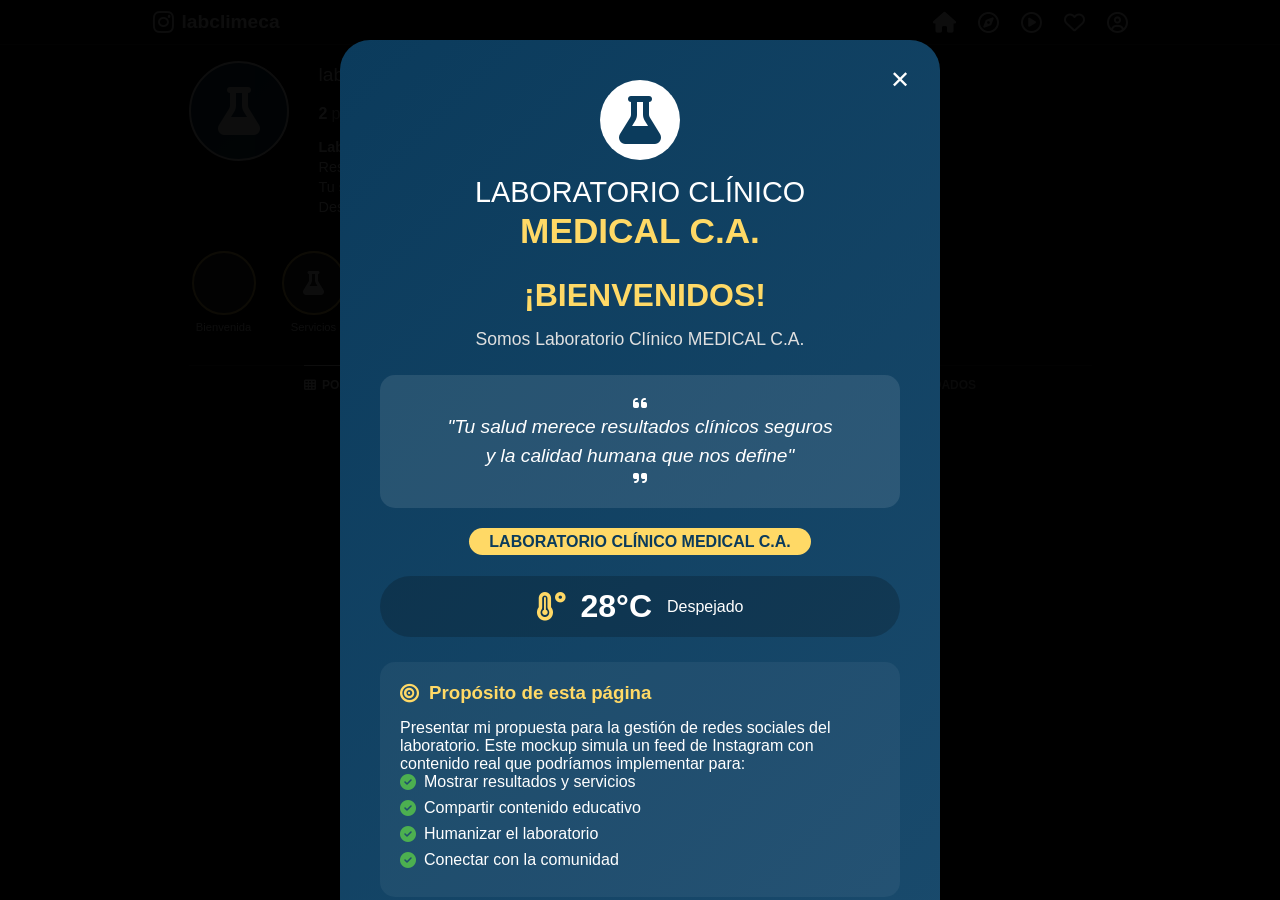
==== commit 0007da9b: "Versión de prueba" ====
--- a/index.html
+++ b/index.html
@@ -3,28 +3,18 @@
 <head>
     <meta charset="UTF-8">
     <meta name="viewport" content="width=device-width, initial-scale=1.0, maximum-scale=1.0, user-scalable=no">
-    <title>Borcellle Vases · Propuesta Redes</title>
+    <title>Laboratorio Clínico MEDICAL · Propuesta</title>
     <link rel="stylesheet" href="estilos/estilos.css">
     <link rel="stylesheet" href="https://cdnjs.cloudflare.com/ajax/libs/font-awesome/6.4.0/css/all.min.css">
     <link href="https://fonts.googleapis.com/css2?family=Inter:wght@300;400;500;600;700&display=swap" rel="stylesheet">
 </head>
 <body>
-    <!-- BARRA DE ESTADO (SOLO MÓVIL) -->
-    <div class="status-bar">
-        <span>9:41</span>
-        <div class="status-icons">
-            <i class="fas fa-signal"></i>
-            <i class="fas fa-wifi"></i>
-            <i class="fas fa-battery-full"></i>
-        </div>
-    </div>
-
     <!-- BARRA SUPERIOR -->
     <div class="navbar">
         <div class="nav-container">
             <div class="logo">
                 <i class="fab fa-instagram"></i>
-                <span>propuesta_redes</span>
+                <span>labclimeca</span>
             </div>
             <div class="nav-icons">
                 <i class="fas fa-home"></i>
@@ -40,14 +30,14 @@
     <div class="profile-container">
         <div class="profile-header">
             <div class="profile-avatar-section">
-                <div class="profile-avatar">
-                    <i class="fas fa-bullhorn"></i>
+                <div class="profile-avatar" id="profileAvatar">
+                    <i class="fas fa-flask"></i>
                 </div>
             </div>
             
             <div class="profile-info-section">
                 <div class="profile-username-row">
-                    <h2>propuesta_redes</h2>
+                    <h2>labclimeca</h2>
                     <button class="edit-profile-btn" id="followBtn">Seguir</button>
                     <button class="edit-profile-btn secondary" id="messageBtn">
                         <i class="far fa-envelope"></i> Mensaje
@@ -68,10 +58,10 @@
                 </div>
                 
                 <div class="profile-bio">
-                    <p class="bio-name">Estrategia Digital · Laboratorio</p>
-                    <p class="bio-category">Propuesta de gestión de redes</p>
-                    <p class="bio-date">Presentación · Marzo 2026</p>
-                    <p class="bio-link">@laboratorio_innovacion</p>
+                    <p class="bio-name">Laboratorio Clínico MEDICAL C.A.</p>
+                    <p class="bio-category">Resultados seguros · Calidad humana</p>
+                    <p class="bio-category">Tu salud merece resultados clínicos seguros y la calidad humana que nos define</p>
+                    <p class="bio-date">Desde 2026</p>
                 </div>
                 
                 <div class="profile-actions">
@@ -82,7 +72,7 @@
             </div>
         </div>
 
-        <!-- HISTORIAS DESTACADAS (ahora con propósito) -->
+        <!-- HISTORIAS DESTACADAS -->
         <div class="highlights-container">
             <div class="highlight" id="welcomeHighlight">
                 <div class="highlight-circle has-story">
@@ -92,83 +82,92 @@
             </div>
             <div class="highlight">
                 <div class="highlight-circle has-story">
-                    <i class="fas fa-bullseye"></i>
-                </div>
-                <p>Objetivos</p>
+                    <i class="fas fa-flask"></i>
+                </div>
+                <p>Servicios</p>
             </div>
             <div class="highlight">
                 <div class="highlight-circle">
-                    <i class="fas fa-chart-line"></i>
-                </div>
-                <p>Resultados</p>
+                    <i class="fas fa-users"></i>
+                </div>
+                <p>Equipo</p>
             </div>
             <div class="highlight">
                 <div class="highlight-circle">
-                    <i class="fas fa-clock"></i>
-                </div>
-                <p>Timeline</p>
+                    <i class="fas fa-calendar"></i>
+                </div>
+                <p>Horarios</p>
             </div>
         </div>
 
         <!-- PESTAÑAS -->
         <div class="profile-tabs">
             <div class="tab active" id="postsTab">
-                <i class="fas fa-th"></i> <span>PROPUESTA</span>
+                <i class="fas fa-th"></i> <span>POSTS</span>
             </div>
             <div class="tab" id="reelsTab">
-                <i class="fas fa-film"></i> <span>EJEMPLOS</span>
+                <i class="fas fa-film"></i> <span>REELS</span>
             </div>
             <div class="tab" id="savedTab">
-                <i class="far fa-bookmark"></i> <span>GUARDADO</span>
-            </div>
-        </div>
-
-        <!-- GRID DE POSTS (SOLO 2) -->
+                <i class="far fa-bookmark"></i> <span>GUARDADOS</span>
+            </div>
+        </div>
+
+        <!-- GRID DE POSTS (2 CARRUSELES) -->
         <div class="posts-grid" id="postsGrid"></div>
     </div>
 
-    <!-- 🆕 MODAL DE BIENVENIDA (ONBOARDING) -->
+    <!-- MODAL DE BIENVENIDA (VERSIÓN LABORATORIO) -->
     <div class="welcome-modal" id="welcomeModal">
-        <div class="welcome-content">
-            <div class="welcome-header">
-                <i class="fas fa-hand-wave wave-icon"></i>
-                <h2>¡Hola! Soy [Tu Nombre]</h2>
-            </div>
-            
-            <div class="welcome-body">
-                <div class="welcome-section">
-                    <i class="fas fa-user-circle"></i>
-                    <div>
-                        <h3>¿Quién soy?</h3>
-                        <p>Community Manager especializado en laboratorios de innovación y divulgación científica. Con 3 años de experiencia en comunicación digital.</p>
-                    </div>
-                </div>
-                
-                <div class="welcome-section">
-                    <i class="fas fa-bullseye"></i>
-                    <div>
-                        <h3>Propósito de esta página</h3>
-                        <p>Presentar mi propuesta para la gestión de redes del laboratorio. Este mockup simula un feed de Instagram con contenido real que podríamos publicar.</p>
-                    </div>
-                </div>
-                
-                <div class="welcome-section">
-                    <i class="fas fa-lightbulb"></i>
-                    <div>
-                        <h3>¿Qué vas a ver?</h3>
-                        <p>Dos publicaciones tipo carrusel que muestran:</p>
-                        <ul>
-                            <li>📸 Propuesta de contenido visual</li>
-                            <li>🎯 Estrategia de engagement</li>
-                            <li>🔬 Divulgación científica creativa</li>
-                        </ul>
-                    </div>
+        <div class="welcome-content medical-theme">
+            <button class="welcome-close" id="closeWelcomeModal">✕</button>
+            
+            <div class="welcome-header medical-header">
+                <div class="lab-badge">
+                    <i class="fas fa-flask"></i>
+                </div>
+                <h1 class="lab-title">LABORATORIO CLÍNICO<br><span>MEDICAL C.A.</span></h1>
+            </div>
+            
+            <div class="welcome-body medical-body">
+                <div class="welcome-greeting">
+                    <i class="fas fa-hand-wave wave-icon"></i>
+                    <h2>¡BIENVENIDOS!</h2>
+                </div>
+                
+                <p class="lab-subtitle">Somos Laboratorio Clínico MEDICAL C.A.</p>
+                
+                <div class="lab-quote">
+                    <i class="fas fa-quote-left"></i>
+                    <p class="quote-text">"Tu salud merece resultados clínicos seguros<br>y la calidad humana que nos define"</p>
+                    <i class="fas fa-quote-right"></i>
+                </div>
+                
+                <div class="lab-divider">
+                    <span>LABORATORIO CLÍNICO MEDICAL C.A.</span>
+                </div>
+                
+                <div class="weather-info">
+                    <i class="fas fa-temperature-high"></i>
+                    <span class="temperature">28°C</span>
+                    <span class="weather-desc">Despejado</span>
+                </div>
+                
+                <div class="welcome-purpose">
+                    <h3><i class="fas fa-bullseye"></i> Propósito de esta página</h3>
+                    <p>Presentar mi propuesta para la gestión de redes sociales del laboratorio. Este mockup simula un feed de Instagram con contenido real que podríamos implementar para:</p>
+                    <ul>
+                        <li><i class="fas fa-check-circle"></i> Mostrar resultados y servicios</li>
+                        <li><i class="fas fa-check-circle"></i> Compartir contenido educativo</li>
+                        <li><i class="fas fa-check-circle"></i> Humanizar el laboratorio</li>
+                        <li><i class="fas fa-check-circle"></i> Conectar con la comunidad</li>
+                    </ul>
                 </div>
             </div>
             
             <div class="welcome-actions">
                 <button class="welcome-btn primary" id="startExploring">
-                    <i class="fas fa-rocket"></i> ¡Comenzar!
+                    <i class="fas fa-rocket"></i> Ver propuesta
                 </button>
                 <button class="welcome-btn secondary" id="remindLater">
                     Recordar después
@@ -177,24 +176,24 @@
             
             <p class="welcome-footer">
                 <i class="fas fa-info-circle"></i>
-                Puedes volver a ver este mensaje en la historia destacada "Bienvenida"
+                Puedes volver a ver este mensaje en "Bienvenida" (destacadas)
             </p>
         </div>
     </div>
 
-    <!-- MODAL DE CARRUSEL (POST INDIVIDUAL) -->
+    <!-- MODAL DEL CARRUSEL -->
     <div class="post-modal" id="postModal">
         <div class="post-modal-container">
             <div class="post-modal-header">
                 <i class="fas fa-arrow-left" id="closePostModal"></i>
                 <div class="post-modal-user">
                     <i class="far fa-user-circle"></i>
-                    <span>propuesta_redes</span>
+                    <span>labclimeca</span>
                 </div>
                 <i class="fas fa-ellipsis-h"></i>
             </div>
             
-            <div class="carousel-container" id="carouselContainer">
+            <div class="carousel-container">
                 <div class="carousel-track" id="carouselTrack"></div>
                 
                 <button class="carousel-btn prev" id="carouselPrev">
@@ -218,23 +217,20 @@
                 </div>
                 
                 <div class="post-modal-likes" id="postModalLikes"></div>
-                
                 <div class="post-modal-caption" id="postModalCaption"></div>
-                
                 <div class="post-modal-comments" id="postModalComments"></div>
-                
                 <div class="post-modal-time" id="postModalTime"></div>
                 
                 <div class="post-modal-add-comment">
                     <i class="far fa-smile"></i>
-                    <input type="text" placeholder="Agrega un comentario..." value="Me encanta esta propuesta!">
+                    <input type="text" placeholder="Agrega un comentario...">
                     <button class="post-btn">Publicar</button>
                 </div>
             </div>
         </div>
     </div>
 
-    <!-- MODAL DE NOTIFICACIÓN (para feedback) -->
+    <!-- NOTIFICACIÓN -->
     <div class="notification-modal" id="notificationModal">
         <div class="modal-content">
             <i class="fas fa-heart"></i>
@@ -242,7 +238,6 @@
         </div>
     </div>
 
-    <!-- ⬇️ IMPORTANTE: EL SCRIPT VA JUSTO ANTES DE CERRAR BODY -->
     <script src="js/script.js"></script>
 </body>
 </html>
--- a/estilos/estilos.css
+++ b/estilos/estilos.css
@@ -9,23 +9,6 @@
     background-color: #000;
     color: #fff;
     padding-top: 0;
-    -webkit-font-smoothing: antialiased;
-}
-
-/* ===== STATUS BAR ===== */
-.status-bar {
-    display: none;
-    justify-content: space-between;
-    padding: 12px 16px 8px;
-    background: #000;
-    color: #fff;
-    font-size: 0.9rem;
-    font-weight: 600;
-}
-
-.status-icons {
-    display: flex;
-    gap: 6px;
 }
 
 /* ===== NAVBAR ===== */
@@ -98,7 +81,7 @@
     width: 100px;
     height: 100px;
     border-radius: 50%;
-    background: linear-gradient(135deg, #405de6, #5851db, #833ab4, #c13584, #e1306c, #fd1d1d);
+    background: linear-gradient(135deg, #0b3b5c, #1a4b6d);
     display: flex;
     align-items: center;
     justify-content: center;
@@ -138,7 +121,6 @@
 
 .edit-profile-btn.secondary {
     background-color: #363636;
-    color: #fff;
 }
 
 .profile-stats {
@@ -175,7 +157,7 @@
 
 .bio-link {
     color: #3897f0;
-    font-weight: 500;
+    text-decoration: none;
 }
 
 .profile-actions {
@@ -202,7 +184,6 @@
     margin-bottom: 24px;
     overflow-x: auto;
     padding: 8px 0;
-    scrollbar-width: none;
 }
 
 .highlight {
@@ -225,15 +206,10 @@
     font-size: 1.5rem;
     color: #fff;
     border: 1px solid #363636;
-    transition: transform 0.2s;
-}
-
-.highlight-circle:hover {
-    transform: scale(1.05);
 }
 
 .has-story {
-    border: 2px solid #c77dff;
+    border: 2px solid #ffd966;
 }
 
 .highlight p {
@@ -260,7 +236,6 @@
     cursor: pointer;
     border-top: 1px solid transparent;
     margin-top: -1px;
-    transition: all 0.2s;
 }
 
 .tab.active {
@@ -268,11 +243,7 @@
     border-top-color: #fff;
 }
 
-.tab i {
-    font-size: 1rem;
-}
-
-/* ===== POSTS GRID (SOLO 2 POSTS) ===== */
+/* ===== POSTS GRID ===== */
 .posts-grid {
     display: grid;
     grid-template-columns: repeat(2, 1fr);
@@ -285,22 +256,15 @@
 
 .grid-item {
     aspect-ratio: 1;
-    background: linear-gradient(135deg, #405de6, #5851db, #833ab4, #c13584, #e1306c, #fd1d1d);
-    cursor: pointer;
-    transition: all 0.3s;
+    background: linear-gradient(135deg, #0b3b5c, #1a4b6d);
+    cursor: pointer;
     display: flex;
     flex-direction: column;
     align-items: center;
     justify-content: center;
     color: white;
-    font-size: 2rem;
     position: relative;
     border-radius: 4px;
-}
-
-.grid-item:hover {
-    transform: scale(0.98);
-    opacity: 0.9;
 }
 
 .grid-item-content {
@@ -311,25 +275,16 @@
 .grid-item-content i {
     font-size: 3rem;
     margin-bottom: 10px;
-}
-
-.grid-item-content p {
-    font-size: 1rem;
-    font-weight: 500;
 }
 
 .multi-icon {
     position: absolute;
     top: 10px;
     right: 10px;
-    background: rgba(0,0,0,0.5);
+    background: rgba(0,0,0,0.6);
     padding: 5px 8px;
     border-radius: 20px;
     font-size: 0.8rem;
-}
-
-.multi-icon i {
-    margin-right: 4px;
 }
 
 /* ===== MODAL DE BIENVENIDA ===== */
@@ -343,85 +298,168 @@
     background: rgba(0, 0, 0, 0.95);
     z-index: 3000;
     overflow-y: auto;
-    animation: fadeIn 0.5s;
 }
 
 .welcome-content {
     max-width: 600px;
     margin: 40px auto;
-    background: #1a1a1a;
+    background: linear-gradient(135deg, #0b3b5c, #1a4b6d);
     border-radius: 30px;
-    padding: 30px;
-    color: #fff;
-    box-shadow: 0 20px 40px rgba(0,0,0,0.5);
-    animation: slideUpFancy 0.6s;
-}
-
-.welcome-header {
+    padding: 40px;
+    color: white;
+    position: relative;
+}
+
+.welcome-close {
+    position: absolute;
+    top: 20px;
+    right: 20px;
+    background: none;
+    border: none;
+    color: white;
+    font-size: 1.5rem;
+    cursor: pointer;
+    width: 40px;
+    height: 40px;
+    border-radius: 50%;
+    display: flex;
+    align-items: center;
+    justify-content: center;
+}
+
+.welcome-close:hover {
+    background: rgba(255,255,255,0.1);
+}
+
+.lab-badge {
+    width: 80px;
+    height: 80px;
+    background: white;
+    border-radius: 50%;
+    display: flex;
+    align-items: center;
+    justify-content: center;
+    margin: 0 auto 15px;
+}
+
+.lab-badge i {
+    font-size: 3rem;
+    color: #0b3b5c;
+}
+
+.lab-title {
     text-align: center;
-    margin-bottom: 30px;
-}
-
-.wave-icon {
-    font-size: 4rem;
-    background: linear-gradient(135deg, #405de6, #833ab4, #e1306c);
-    -webkit-background-clip: text;
-    -webkit-text-fill-color: transparent;
+    font-size: 1.8rem;
+    font-weight: 300;
+    line-height: 1.2;
+}
+
+.lab-title span {
+    font-weight: 700;
+    color: #ffd966;
+    display: block;
+    font-size: 2.2rem;
+}
+
+.welcome-greeting {
+    display: flex;
+    align-items: center;
+    justify-content: center;
+    gap: 10px;
+    margin: 25px 0 15px;
+}
+
+.welcome-greeting h2 {
+    font-size: 2rem;
+    font-weight: 700;
+    color: #ffd966;
+}
+
+.lab-subtitle {
+    text-align: center;
+    font-size: 1.1rem;
+    margin-bottom: 25px;
+    color: #e0e0e0;
+}
+
+.lab-quote {
+    position: relative;
+    padding: 20px 15px;
+    background: rgba(255,255,255,0.1);
+    border-radius: 15px;
+    margin-bottom: 25px;
+    text-align: center;
+}
+
+.quote-text {
+    font-size: 1.2rem;
+    font-style: italic;
+    line-height: 1.5;
+}
+
+.lab-divider {
+    text-align: center;
+    margin: 25px 0;
+}
+
+.lab-divider span {
+    background: #ffd966;
+    color: #0b3b5c;
+    padding: 5px 20px;
+    border-radius: 30px;
+    font-weight: 600;
+}
+
+.weather-info {
+    display: flex;
+    align-items: center;
+    justify-content: center;
+    gap: 15px;
+    background: rgba(0,0,0,0.2);
+    padding: 12px;
+    border-radius: 50px;
+    margin-bottom: 25px;
+}
+
+.weather-info i {
+    font-size: 1.8rem;
+    color: #ffd966;
+}
+
+.temperature {
+    font-size: 2rem;
+    font-weight: 700;
+}
+
+.welcome-purpose {
+    background: rgba(255,255,255,0.05);
+    padding: 20px;
+    border-radius: 15px;
+    margin-bottom: 20px;
+}
+
+.welcome-purpose h3 {
+    display: flex;
+    align-items: center;
+    gap: 10px;
     margin-bottom: 15px;
-    animation: wave 2s infinite;
-}
-
-.welcome-header h2 {
-    font-size: 2rem;
-    margin-bottom: 10px;
-}
-
-.welcome-body {
-    display: flex;
-    flex-direction: column;
-    gap: 25px;
-    margin-bottom: 30px;
-}
-
-.welcome-section {
-    display: flex;
-    gap: 20px;
-    align-items: flex-start;
-    background: #262626;
-    padding: 20px;
-    border-radius: 20px;
-    transition: transform 0.3s;
-}
-
-.welcome-section:hover {
-    transform: translateX(10px);
-}
-
-.welcome-section i {
-    font-size: 2rem;
-    color: #3897f0;
-    flex-shrink: 0;
-}
-
-.welcome-section h3 {
+    color: #ffd966;
+}
+
+.welcome-purpose ul {
+    list-style: none;
+    padding: 0;
+}
+
+.welcome-purpose li {
     margin-bottom: 8px;
-    font-size: 1.2rem;
-}
-
-.welcome-section p {
-    color: #ccc;
-    line-height: 1.5;
-    margin-bottom: 10px;
-}
-
-.welcome-section ul {
-    list-style: none;
-    padding-left: 0;
-}
-
-.welcome-section li {
-    margin-bottom: 5px;
-    color: #ccc;
+    display: flex;
+    align-items: center;
+    gap: 8px;
+}
+
+.welcome-purpose li i {
+    color: #4caf50;
 }
 
 .welcome-actions {
@@ -436,47 +474,226 @@
     border: none;
     border-radius: 15px;
     font-weight: 600;
-    font-size: 1rem;
+    cursor: pointer;
+    display: flex;
+    align-items: center;
+    justify-content: center;
+    gap: 10px;
+}
+
+.welcome-btn.primary {
+    background: #ffd966;
+    color: #0b3b5c;
+}
+
+.welcome-btn.secondary {
+    background: rgba(255,255,255,0.1);
+    color: white;
+}
+
+/* ===== CARRUSEL (CORREGIDO) ===== */
+/* ===== CARRUSEL MEJORADO PARA DIFERENTES TIPOS DE IMÁGENES ===== */
+.carousel-container {
+    position: relative;
+    width: 100%;
+    background: #000;
+    overflow: hidden;
+}
+
+.carousel-track {
+    display: flex;
+    transition: transform 0.3s ease;
+}
+
+.carousel-slide {
+    flex: 0 0 100%;
+    min-height: 500px;
+    display: flex;
+    align-items: center;
+    justify-content: center;
+    background-color: #0a0a0a;
+    position: relative;
+}
+
+/* ESTILO BASE PARA TODAS LAS IMÁGENES */
+.carousel-image {
+    max-width: 100%;
+    max-height: 100%;
+    width: auto;
+    height: auto;
+    object-fit: scale-down;  /* Mantiene proporciones */
+    display: block;
+    margin: 0 auto;
+    box-shadow: 0 0 20px rgba(0,0,0,0.3);
+}
+
+/* CONTENEDOR FLEXIBLE QUE SE ADAPTA A CADA IMAGEN */
+.carousel-slide {
+    display: flex;
+    align-items: center;
+    justify-content: center;
+    padding: 10px;
+}
+
+/* Para imágenes con mucho texto (como las educativas) */
+.carousel-slide[data-type="text-heavy"] .carousel-image {
+    object-fit: contain;
+    width: 100%;
+    height: auto;
+    max-height: 90vh;
+}
+
+/* Para imágenes cuadradas o de redes sociales */
+.carousel-slide[data-type="square"] .carousel-image {
+    max-width: min(100%, 600px);
+    max-height: min(100%, 600px);
+}
+
+/* Para imágenes verticales (stories) */
+.carousel-slide[data-type="portrait"] .carousel-image {
+    height: 100%;
+    width: auto;
+    max-width: 100%;
+}
+
+/* Indicadores */
+.carousel-indicators {
+    position: absolute;
+    bottom: 15px;
+    left: 50%;
+    transform: translateX(-50%);
+    display: flex;
+    gap: 8px;
+    z-index: 10;
+    background: rgba(0,0,0,0.5);
+    padding: 8px 12px;
+    border-radius: 20px;
+    backdrop-filter: blur(5px);
+}
+
+.indicator {
+    width: 6px;
+    height: 6px;
+    border-radius: 50%;
+    background: rgba(255,255,255,0.5);
     cursor: pointer;
     transition: all 0.3s;
-    display: flex;
-    align-items: center;
-    justify-content: center;
-    gap: 10px;
-}
-
-.welcome-btn.primary {
-    background: linear-gradient(135deg, #405de6, #833ab4);
+}
+
+.indicator.active {
+    width: 20px;
+    border-radius: 10px;
+    background: #ffd966;  /* Amarillo de tu marca */
+}
+
+/* Botones de navegación */
+.carousel-btn {
+    position: absolute;
+    top: 50%;
+    transform: translateY(-50%);
+    width: 40px;
+    height: 40px;
+    border-radius: 50%;
+    background: rgba(0,0,0,0.6);
+    border: none;
     color: white;
-}
-
-.welcome-btn.primary:hover {
-    transform: translateY(-2px);
-    box-shadow: 0 10px 20px rgba(64, 93, 230, 0.3);
-}
-
-.welcome-btn.secondary {
-    background: #363636;
-    color: white;
-}
-
-.welcome-btn.secondary:hover {
-    background: #404040;
-}
-
-.welcome-footer {
-    text-align: center;
-    color: #888;
-    font-size: 0.9rem;
-    display: flex;
-    align-items: center;
-    justify-content: center;
-    gap: 8px;
-    padding-top: 20px;
-    border-top: 1px solid #363636;
-}
-
-/* ===== POST MODAL (CARRUSEL) ===== */
+    font-size: 1.2rem;
+    cursor: pointer;
+    z-index: 10;
+    display: flex;
+    align-items: center;
+    justify-content: center;
+    transition: all 0.3s;
+    backdrop-filter: blur(5px);
+    border: 1px solid rgba(255,255,255,0.1);
+}
+
+.carousel-btn:hover {
+    background: rgba(0,0,0,0.8);
+    transform: translateY(-50%) scale(1.1);
+}
+
+.carousel-btn.prev {
+    left: 15px;
+}
+
+.carousel-btn.next {
+    right: 15px;
+}
+
+.carousel-btn.hidden {
+    display: none;
+}
+
+/* Responsive */
+@media (max-width: 735px) {
+    .carousel-slide {
+        min-height: 400px;
+    }
+    
+    .carousel-btn {
+        width: 35px;
+        height: 35px;
+        font-size: 1rem;
+    }
+    
+    .carousel-btn.prev {
+        left: 5px;
+    }
+    
+    .carousel-btn.next {
+        right: 5px;
+    }
+}
+/* ===== MEJORAS VISUALES PARA EL CARRUSEL ===== */
+.carousel-slide {
+    transition: background-color 0.3s;
+}
+
+/* Efecto de zoom suave al cambiar de slide */
+.carousel-image {
+    transition: transform 0.3s ease;
+}
+
+.carousel-slide:hover .carousel-image {
+    transform: scale(1.02);
+}
+
+/* Para imágenes con texto, mejor legibilidad */
+.carousel-slide[data-type="text-heavy"] {
+    background: linear-gradient(135deg, #0b3b5c, #1a4b6d);
+}
+
+/* Sombra para dar profundidad */
+.carousel-image {
+    box-shadow: 0 10px 30px rgba(0,0,0,0.5);
+    border-radius: 8px;
+}
+
+/* Animación de entrada */
+@keyframes fadeIn {
+    from {
+        opacity: 0;
+        transform: scale(0.95);
+    }
+    to {
+        opacity: 1;
+        transform: scale(1);
+    }
+}
+
+.carousel-slide {
+    animation: fadeIn 0.3s ease;
+}
+
+/* Estilo para cuando no carga la imagen */
+.carousel-image[src*="placeholder"] {
+    object-fit: contain;
+    background: #1a1a1a;
+    padding: 20px;
+}
+
+/* ===== POST MODAL ===== */
 .post-modal {
     display: none;
     position: fixed;
@@ -489,13 +706,6 @@
     overflow-y: auto;
 }
 
-.post-modal-container {
-    max-width: 600px;
-    margin: 0 auto;
-    background: #000;
-    min-height: 100vh;
-}
-
 .post-modal-header {
     display: flex;
     justify-content: space-between;
@@ -514,121 +724,6 @@
     cursor: pointer;
 }
 
-.post-modal-user {
-    display: flex;
-    align-items: center;
-    gap: 8px;
-    font-weight: 600;
-}
-
-.post-modal-user i {
-    font-size: 1.5rem;
-}
-
-/* CARRUSEL */
-.carousel-container {
-    position: relative;
-    width: 100%;
-    background: #000;
-    overflow: hidden;
-}
-
-.carousel-track {
-    display: flex;
-    transition: transform 0.3s ease;
-    touch-action: pan-y pinch-zoom;
-}
-
-.carousel-slide {
-    flex: 0 0 100%;
-    aspect-ratio: 1;
-    display: flex;
-    flex-direction: column;
-    align-items: center;
-    justify-content: center;
-    background: linear-gradient(135deg, #405de6, #833ab4, #e1306c);
-    padding: 20px;
-    text-align: center;
-}
-
-.carousel-slide i {
-    font-size: 5rem;
-    margin-bottom: 20px;
-    color: white;
-}
-
-.carousel-slide h3 {
-    font-size: 1.8rem;
-    margin-bottom: 10px;
-}
-
-.carousel-slide p {
-    font-size: 1rem;
-    color: rgba(255,255,255,0.9);
-    max-width: 80%;
-}
-
-.carousel-btn {
-    position: absolute;
-    top: 50%;
-    transform: translateY(-50%);
-    width: 40px;
-    height: 40px;
-    border-radius: 50%;
-    background: rgba(38, 38, 38, 0.8);
-    border: none;
-    color: #fff;
-    font-size: 1.2rem;
-    cursor: pointer;
-    display: flex;
-    align-items: center;
-    justify-content: center;
-    z-index: 5;
-    transition: all 0.2s;
-}
-
-.carousel-btn:hover {
-    background: #363636;
-}
-
-.carousel-btn.prev {
-    left: 12px;
-}
-
-.carousel-btn.next {
-    right: 12px;
-}
-
-.carousel-btn.hidden {
-    display: none;
-}
-
-.carousel-indicators {
-    position: absolute;
-    bottom: 12px;
-    left: 50%;
-    transform: translateX(-50%);
-    display: flex;
-    gap: 6px;
-    z-index: 5;
-}
-
-.indicator {
-    width: 6px;
-    height: 6px;
-    border-radius: 50%;
-    background: #a8a8a8;
-    cursor: pointer;
-    transition: all 0.2s;
-}
-
-.indicator.active {
-    width: 16px;
-    border-radius: 4px;
-    background: #0095f6;
-}
-
-/* CONTENIDO DEL POST */
 .post-modal-content {
     padding: 16px;
 }
@@ -646,82 +741,99 @@
     gap: 16px;
 }
 
-.post-modal-likes {
-    font-weight: 600;
-    margin-bottom: 8px;
-    color: #fff;
-}
-
-.post-modal-caption {
-    margin-bottom: 8px;
-    color: #fff;
-    font-size: 0.9rem;
-    line-height: 1.4;
-}
-
-.post-modal-caption p {
-    display: flex;
-    gap: 6px;
-}
-
-.post-modal-comments {
-    color: #a8a8a8;
-    font-size: 0.9rem;
-    margin-bottom: 8px;
-}
-
-.post-modal-comments p {
-    margin-bottom: 4px;
-    color: #fff;
-}
-
-.post-modal-comments p:not(:first-child) {
-    color: #a8a8a8;
-}
-
-.post-modal-time {
-    color: #a8a8a8;
-    font-size: 0.7rem;
-    text-transform: uppercase;
-    padding-bottom: 12px;
-    border-bottom: 0.5px solid #262626;
-    margin-bottom: 12px;
-}
-
-.post-modal-add-comment {
-    display: flex;
-    align-items: center;
-    gap: 12px;
-    padding: 8px 0;
-}
-
-.post-modal-add-comment i {
-    font-size: 1.3rem;
-    color: #fff;
-}
-
-.post-modal-add-comment input {
+/* ===== CHATBOT ===== */
+.chat-modal {
+    display: none;
+    position: fixed;
+    bottom: 20px;
+    right: 20px;
+    width: 350px;
+    height: 500px;
+    background: #1a1a1a;
+    border-radius: 20px;
+    z-index: 1000;
+    overflow: hidden;
+    border: 1px solid #363636;
+}
+
+.chat-header {
+    background: linear-gradient(135deg, #0b3b5c, #1a4b6d);
+    color: white;
+    padding: 15px;
+    display: flex;
+    justify-content: space-between;
+    align-items: center;
+}
+
+.chat-header-info {
+    display: flex;
+    align-items: center;
+    gap: 10px;
+}
+
+.chat-messages {
+    flex: 1;
+    padding: 15px;
+    overflow-y: auto;
+    height: 380px;
+}
+
+.message {
+    display: flex;
+    gap: 10px;
+    margin-bottom: 15px;
+}
+
+.message.bot {
+    align-self: flex-start;
+}
+
+.message.user {
+    align-self: flex-end;
+    flex-direction: row-reverse;
+}
+
+.message-content {
+    background: #262626;
+    padding: 10px 15px;
+    border-radius: 18px;
+    max-width: 70%;
+}
+
+.message.user .message-content {
+    background: #0b3b5c;
+    color: white;
+}
+
+.chat-input-area {
+    padding: 15px;
+    border-top: 1px solid #363636;
+}
+
+.input-wrapper {
+    display: flex;
+    align-items: center;
+    gap: 10px;
+    background: #262626;
+    border-radius: 25px;
+    padding: 5px 15px;
+}
+
+.input-wrapper input {
     flex: 1;
     background: none;
     border: none;
-    color: #fff;
-    font-size: 0.9rem;
+    color: white;
+    padding: 10px 0;
     outline: none;
 }
 
-.post-modal-add-comment input::placeholder {
-    color: #a8a8a8;
-}
-
-.post-btn {
-    background: none;
-    border: none;
+.input-wrapper i {
     color: #0095f6;
-    font-weight: 600;
-    cursor: pointer;
-}
-
-/* ===== NOTIFICATION MODAL ===== */
+    cursor: pointer;
+}
+
+/* ===== NOTIFICACIÓN ===== */
 .notification-modal {
     display: none;
     position: fixed;
@@ -729,9 +841,7 @@
     right: 20px;
     background: #262626;
     border-radius: 12px;
-    box-shadow: 0 4px 20px rgba(0,0,0,0.5);
     z-index: 1000;
-    animation: slideIn 0.3s;
 }
 
 .modal-content {
@@ -742,94 +852,10 @@
     color: #fff;
 }
 
-/* ===== ANIMACIONES ===== */
-@keyframes fadeIn {
-    from { opacity: 0; }
-    to { opacity: 1; }
-}
-
-@keyframes slideUpFancy {
-    from {
-        opacity: 0;
-        transform: translateY(50px);
-    }
-    to {
-        opacity: 1;
-        transform: translateY(0);
-    }
-}
-
-@keyframes slideIn {
-    from {
-        transform: translateX(100%);
-        opacity: 0;
-    }
-    to {
-        transform: translateX(0);
-        opacity: 1;
-    }
-}
-
-@keyframes wave {
-    0%, 100% { transform: rotate(0deg); }
-    25% { transform: rotate(15deg); }
-    75% { transform: rotate(-15deg); }
-}
-
 /* ===== RESPONSIVE ===== */
 @media (min-width: 736px) {
-    .status-bar {
-        display: flex;
-    }
-    
     .logo span {
         display: inline;
-    }
-    
-    .profile-container {
-        padding: 30px 20px;
-    }
-    
-    .profile-avatar {
-        width: 150px;
-        height: 150px;
-        font-size: 4rem;
-    }
-    
-    .profile-username-row h2 {
-        font-size: 1.5rem;
-    }
-    
-    .posts-grid {
-        gap: 4px;
-    }
-    
-    .post-modal-container {
-        max-width: 900px;
-        display: grid;
-        grid-template-columns: 1fr 1fr;
-        min-height: auto;
-        margin: 20px auto;
-        border-radius: 20px;
-        overflow: hidden;
-        background: #000;
-    }
-    
-    .post-modal-header {
-        grid-column: 1 / -1;
-    }
-    
-    .carousel-container {
-        grid-column: 1;
-        height: 600px;
-    }
-    
-    .post-modal-content {
-        grid-column: 2;
-        display: flex;
-        flex-direction: column;
-        background: #000;
-        padding: 20px;
     }
 }
 
@@ -838,11 +864,6 @@
         flex-direction: column;
         align-items: center;
         text-align: center;
-        gap: 16px;
-    }
-    
-    .profile-username-row {
-        justify-content: center;
     }
     
     .edit-profile-btn {
@@ -853,30 +874,11 @@
         display: flex;
     }
     
-    .profile-stats {
-        justify-content: center;
-    }
-    
     .tab span {
         display: none;
     }
     
-    .tab i {
-        font-size: 1.3rem;
-    }
-    
-    .posts-grid {
-        gap: 2px;
-    }
-    
-    .welcome-content {
-        margin: 20px;
-        padding: 20px;
-    }
-    
-    .welcome-section {
-        flex-direction: column;
-        align-items: center;
-        text-align: center;
+    .carousel-slide {
+        height: 400px;
     }
 }
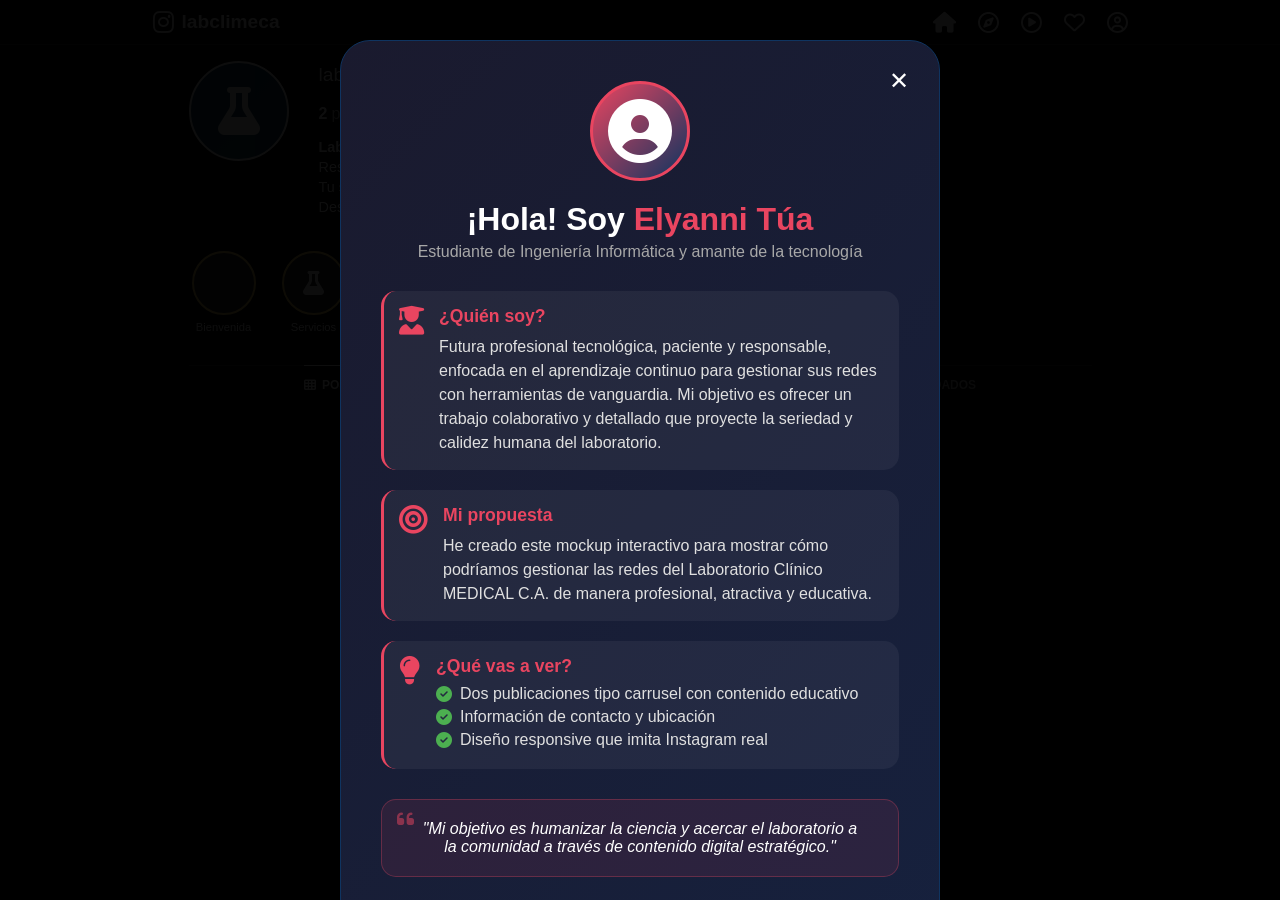
==== commit fa69ec88: "Ajuste de la modal de bienvenida" ====
--- a/index.html
+++ b/index.html
@@ -117,67 +117,64 @@
         <div class="posts-grid" id="postsGrid"></div>
     </div>
 
-    <!-- MODAL DE BIENVENIDA (VERSIÓN LABORATORIO) -->
+    <!-- MODAL DE BIENVENIDA -->
     <div class="welcome-modal" id="welcomeModal">
-        <div class="welcome-content medical-theme">
+        <div class="welcome-content personal-theme">
             <button class="welcome-close" id="closeWelcomeModal">✕</button>
-            
-            <div class="welcome-header medical-header">
-                <div class="lab-badge">
-                    <i class="fas fa-flask"></i>
-                </div>
-                <h1 class="lab-title">LABORATORIO CLÍNICO<br><span>MEDICAL C.A.</span></h1>
-            </div>
-            
-            <div class="welcome-body medical-body">
-                <div class="welcome-greeting">
-                    <i class="fas fa-hand-wave wave-icon"></i>
-                    <h2>¡BIENVENIDOS!</h2>
-                </div>
-                
-                <p class="lab-subtitle">Somos Laboratorio Clínico MEDICAL C.A.</p>
-                
-                <div class="lab-quote">
+    
+            <div class="welcome-header personal-header">
+                <div class="personal-avatar">
+                    <i class="fas fa-user-circle"></i>
+                </div>
+                <h1 class="personal-name">¡Hola! Soy <span>Elyanni Túa</span></h1>
+                <p class="personal-title">Estudiante de Ingeniería Informática y amante de la tecnología</p>
+            </div>
+    
+            <div class="welcome-body personal-body">
+                <div class="personal-section">
+                    <i class="fas fa-user-graduate"></i>
+                    <div>
+                        <h3>¿Quién soy?</h3>
+                        <p>Futura profesional tecnológica, paciente y responsable, enfocada en el aprendizaje continuo para 
+                            gestionar sus redes con herramientas de vanguardia. Mi objetivo es ofrecer un trabajo 
+                            colaborativo y detallado que proyecte la seriedad y calidez humana del laboratorio.</p>
+                    </div>
+                </div>
+    
+                <div class="personal-section">
+                    <i class="fas fa-bullseye"></i>
+                    <div>
+                        <h3>Mi propuesta</h3>
+                        <p>He creado este mockup interactivo para mostrar cómo podríamos gestionar las redes del Laboratorio
+                            Clínico MEDICAL C.A. de manera profesional, atractiva y educativa.</p>
+                    </div>
+                </div>
+    
+                <div class="personal-section">
+                    <i class="fas fa-lightbulb"></i>
+                    <div>
+                        <h3>¿Qué vas a ver?</h3>
+                        <ul>
+                            <li><i class="fas fa-check-circle"></i> Dos publicaciones tipo carrusel con contenido educativo
+                            </li>
+                            <li><i class="fas fa-check-circle"></i> Información de contacto y ubicación</li>
+                            <li><i class="fas fa-check-circle"></i> Diseño responsive que imita Instagram real</li>
+                            </li>
+                        </ul>
+                    </div>
+                </div>
+    
+                <div class="personal-quote">
                     <i class="fas fa-quote-left"></i>
-                    <p class="quote-text">"Tu salud merece resultados clínicos seguros<br>y la calidad humana que nos define"</p>
-                    <i class="fas fa-quote-right"></i>
-                </div>
-                
-                <div class="lab-divider">
-                    <span>LABORATORIO CLÍNICO MEDICAL C.A.</span>
-                </div>
-                
-                <div class="weather-info">
-                    <i class="fas fa-temperature-high"></i>
-                    <span class="temperature">28°C</span>
-                    <span class="weather-desc">Despejado</span>
-                </div>
-                
-                <div class="welcome-purpose">
-                    <h3><i class="fas fa-bullseye"></i> Propósito de esta página</h3>
-                    <p>Presentar mi propuesta para la gestión de redes sociales del laboratorio. Este mockup simula un feed de Instagram con contenido real que podríamos implementar para:</p>
-                    <ul>
-                        <li><i class="fas fa-check-circle"></i> Mostrar resultados y servicios</li>
-                        <li><i class="fas fa-check-circle"></i> Compartir contenido educativo</li>
-                        <li><i class="fas fa-check-circle"></i> Humanizar el laboratorio</li>
-                        <li><i class="fas fa-check-circle"></i> Conectar con la comunidad</li>
-                    </ul>
-                </div>
-            </div>
-            
+                    <p>"Mi objetivo es humanizar la ciencia y acercar el laboratorio a la comunidad a través de contenido
+                        digital estratégico."</p>
+                </div>
+            </div>
+    
             <div class="welcome-actions">
                 <button class="welcome-btn primary" id="startExploring">
                     <i class="fas fa-rocket"></i> Ver propuesta
                 </button>
-                <button class="welcome-btn secondary" id="remindLater">
-                    Recordar después
-                </button>
-            </div>
-            
-            <p class="welcome-footer">
-                <i class="fas fa-info-circle"></i>
-                Puedes volver a ver este mensaje en "Bienvenida" (destacadas)
-            </p>
         </div>
     </div>
 
--- a/estilos/estilos.css
+++ b/estilos/estilos.css
@@ -881,4 +881,154 @@
     .carousel-slide {
         height: 400px;
     }
+}
+
+/* ===== MODAL DE BIENVENIDA - VERSIÓN PERSONAL ===== */
+.personal-theme {
+    background: linear-gradient(135deg, #1a1a2e, #16213e);
+    color: white;
+    border: 1px solid #0f3460;
+}
+
+.personal-header {
+    text-align: center;
+    margin-bottom: 30px;
+}
+
+.personal-avatar {
+    width: 100px;
+    height: 100px;
+    border-radius: 50%;
+    background: linear-gradient(135deg, #e94560, #0f3460);
+    display: flex;
+    align-items: center;
+    justify-content: center;
+    margin: 0 auto 20px;
+    font-size: 4rem;
+    color: white;
+    border: 3px solid #e94560;
+}
+
+.personal-name {
+    font-size: 2rem;
+    margin-bottom: 5px;
+}
+
+.personal-name span {
+    color: #e94560;
+    font-weight: 700;
+}
+
+.personal-title {
+    color: #a8a8a8;
+    font-size: 1rem;
+}
+
+.personal-body {
+    display: flex;
+    flex-direction: column;
+    gap: 20px;
+    margin-bottom: 30px;
+}
+
+.personal-section {
+    display: flex;
+    gap: 15px;
+    background: rgba(255, 255, 255, 0.05);
+    padding: 15px;
+    border-radius: 15px;
+    border-left: 3px solid #e94560;
+}
+
+.personal-section i {
+    font-size: 1.8rem;
+    color: #e94560;
+    flex-shrink: 0;
+}
+
+.personal-section h3 {
+    margin-bottom: 8px;
+    font-size: 1.1rem;
+    color: #e94560;
+}
+
+.personal-section p {
+    color: #e0e0e0;
+    line-height: 1.5;
+}
+
+.personal-section ul {
+    list-style: none;
+    padding: 0;
+}
+
+.personal-section li {
+    margin-bottom: 5px;
+    display: flex;
+    align-items: center;
+    gap: 8px;
+    color: #e0e0e0;
+}
+
+.personal-section li i {
+    font-size: 1rem;
+    color: #4caf50;
+}
+
+.personal-quote {
+    position: relative;
+    padding: 20px;
+    background: rgba(233, 69, 96, 0.1);
+    border-radius: 15px;
+    text-align: center;
+    margin-top: 10px;
+    border: 1px solid rgba(233, 69, 96, 0.3);
+}
+
+.personal-quote i {
+    color: #e94560;
+    font-size: 1.2rem;
+    opacity: 0.5;
+}
+
+.personal-quote .fa-quote-left {
+    position: absolute;
+    top: 10px;
+    left: 15px;
+}
+
+.personal-quote .fa-quote-right {
+    position: absolute;
+    bottom: 10px;
+    right: 15px;
+}
+
+.personal-quote p {
+    font-style: italic;
+    font-size: 1rem;
+    margin: 0 20px;
+    color: #fff;
+}
+
+/* Botones personalizados */
+.personal-theme .welcome-btn.primary {
+    background: #e94560;
+    color: white;
+}
+
+.personal-theme .welcome-btn.primary:hover {
+    background: #ff5e7a;
+    transform: translateY(-2px);
+    box-shadow: 0 10px 20px rgba(233, 69, 96, 0.3);
+}
+
+.personal-theme .welcome-btn.secondary {
+    background: rgba(255, 255, 255, 0.1);
+    border: 1px solid rgba(255, 255, 255, 0.2);
+    color: white;
+}
+
+.personal-theme .welcome-footer {
+    border-top-color: rgba(255, 255, 255, 0.1);
+    color: #a8a8a8;
 }
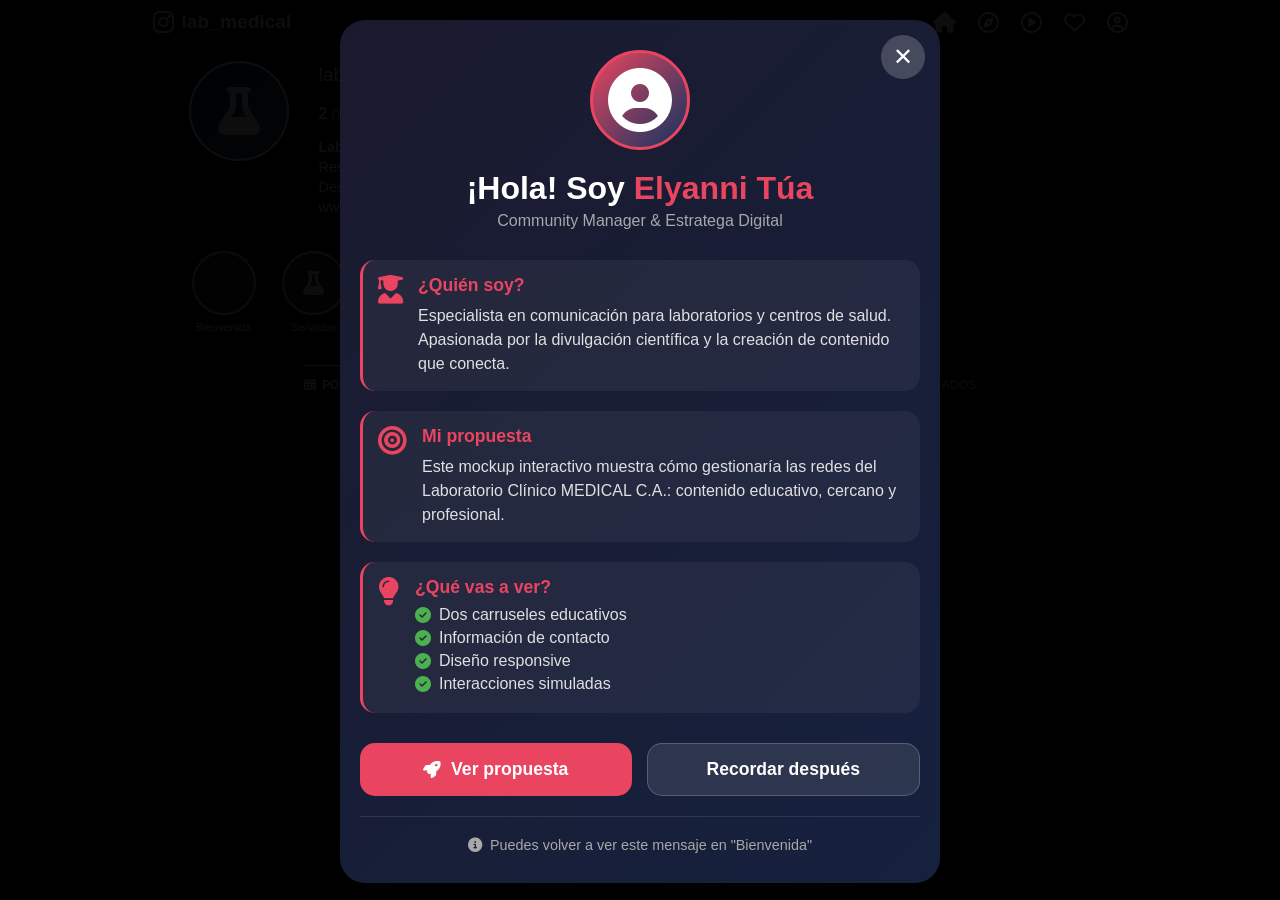
==== commit 54e0879e: "Correción de errores" ====
--- a/index.html
+++ b/index.html
@@ -6,7 +6,6 @@
     <title>Laboratorio Clínico MEDICAL · Propuesta</title>
     <link rel="stylesheet" href="estilos/estilos.css">
     <link rel="stylesheet" href="https://cdnjs.cloudflare.com/ajax/libs/font-awesome/6.4.0/css/all.min.css">
-    <link href="https://fonts.googleapis.com/css2?family=Inter:wght@300;400;500;600;700&display=swap" rel="stylesheet">
 </head>
 <body>
     <!-- BARRA SUPERIOR -->
@@ -14,7 +13,7 @@
         <div class="nav-container">
             <div class="logo">
                 <i class="fab fa-instagram"></i>
-                <span>labclimeca</span>
+                <span>lab_medical</span>
             </div>
             <div class="nav-icons">
                 <i class="fas fa-home"></i>
@@ -30,14 +29,14 @@
     <div class="profile-container">
         <div class="profile-header">
             <div class="profile-avatar-section">
-                <div class="profile-avatar" id="profileAvatar">
+                <div class="profile-avatar">
                     <i class="fas fa-flask"></i>
                 </div>
             </div>
             
             <div class="profile-info-section">
                 <div class="profile-username-row">
-                    <h2>labclimeca</h2>
+                    <h2>lab_medical</h2>
                     <button class="edit-profile-btn" id="followBtn">Seguir</button>
                     <button class="edit-profile-btn secondary" id="messageBtn">
                         <i class="far fa-envelope"></i> Mensaje
@@ -60,8 +59,8 @@
                 <div class="profile-bio">
                     <p class="bio-name">Laboratorio Clínico MEDICAL C.A.</p>
                     <p class="bio-category">Resultados seguros · Calidad humana</p>
-                    <p class="bio-category">Tu salud merece resultados clínicos seguros y la calidad humana que nos define</p>
-                    <p class="bio-date">Desde 2026</p>
+                    <p class="bio-date">Desde 2015</p>
+                    <p class="bio-link">www.medical.com.ve</p>
                 </div>
                 
                 <div class="profile-actions">
@@ -113,68 +112,67 @@
             </div>
         </div>
 
-        <!-- GRID DE POSTS (2 CARRUSELES) -->
+        <!-- GRID DE POSTS -->
         <div class="posts-grid" id="postsGrid"></div>
     </div>
 
-    <!-- MODAL DE BIENVENIDA -->
+    <!-- MODAL DE BIENVENIDA PERSONAL -->
     <div class="welcome-modal" id="welcomeModal">
         <div class="welcome-content personal-theme">
             <button class="welcome-close" id="closeWelcomeModal">✕</button>
-    
+            
             <div class="welcome-header personal-header">
                 <div class="personal-avatar">
                     <i class="fas fa-user-circle"></i>
                 </div>
                 <h1 class="personal-name">¡Hola! Soy <span>Elyanni Túa</span></h1>
-                <p class="personal-title">Estudiante de Ingeniería Informática y amante de la tecnología</p>
-            </div>
-    
+                <p class="personal-title">Community Manager & Estratega Digital</p>
+            </div>
+            
             <div class="welcome-body personal-body">
                 <div class="personal-section">
                     <i class="fas fa-user-graduate"></i>
                     <div>
                         <h3>¿Quién soy?</h3>
-                        <p>Futura profesional tecnológica, paciente y responsable, enfocada en el aprendizaje continuo para 
-                            gestionar sus redes con herramientas de vanguardia. Mi objetivo es ofrecer un trabajo 
-                            colaborativo y detallado que proyecte la seriedad y calidez humana del laboratorio.</p>
-                    </div>
-                </div>
-    
+                        <p>Especialista en comunicación para laboratorios y centros de salud. Apasionada por la divulgación científica y la creación de contenido que conecta.</p>
+                    </div>
+                </div>
+                
                 <div class="personal-section">
                     <i class="fas fa-bullseye"></i>
                     <div>
                         <h3>Mi propuesta</h3>
-                        <p>He creado este mockup interactivo para mostrar cómo podríamos gestionar las redes del Laboratorio
-                            Clínico MEDICAL C.A. de manera profesional, atractiva y educativa.</p>
-                    </div>
-                </div>
-    
+                        <p>Este mockup interactivo muestra cómo gestionaría las redes del Laboratorio Clínico MEDICAL C.A.: contenido educativo, cercano y profesional.</p>
+                    </div>
+                </div>
+                
                 <div class="personal-section">
                     <i class="fas fa-lightbulb"></i>
                     <div>
                         <h3>¿Qué vas a ver?</h3>
                         <ul>
-                            <li><i class="fas fa-check-circle"></i> Dos publicaciones tipo carrusel con contenido educativo
-                            </li>
-                            <li><i class="fas fa-check-circle"></i> Información de contacto y ubicación</li>
-                            <li><i class="fas fa-check-circle"></i> Diseño responsive que imita Instagram real</li>
-                            </li>
+                            <li><i class="fas fa-check-circle"></i> Dos carruseles educativos</li>
+                            <li><i class="fas fa-check-circle"></i> Información de contacto</li>
+                            <li><i class="fas fa-check-circle"></i> Diseño responsive</li>
+                            <li><i class="fas fa-check-circle"></i> Interacciones simuladas</li>
                         </ul>
                     </div>
                 </div>
-    
-                <div class="personal-quote">
-                    <i class="fas fa-quote-left"></i>
-                    <p>"Mi objetivo es humanizar la ciencia y acercar el laboratorio a la comunidad a través de contenido
-                        digital estratégico."</p>
-                </div>
-            </div>
-    
+            </div>
+            
             <div class="welcome-actions">
                 <button class="welcome-btn primary" id="startExploring">
                     <i class="fas fa-rocket"></i> Ver propuesta
                 </button>
+                <button class="welcome-btn secondary" id="remindLater">
+                    Recordar después
+                </button>
+            </div>
+            
+            <p class="welcome-footer">
+                <i class="fas fa-info-circle"></i>
+                Puedes volver a ver este mensaje en "Bienvenida"
+            </p>
         </div>
     </div>
 
@@ -185,21 +183,15 @@
                 <i class="fas fa-arrow-left" id="closePostModal"></i>
                 <div class="post-modal-user">
                     <i class="far fa-user-circle"></i>
-                    <span>labclimeca</span>
+                    <span>lab_medical</span>
                 </div>
                 <i class="fas fa-ellipsis-h"></i>
             </div>
             
             <div class="carousel-container">
                 <div class="carousel-track" id="carouselTrack"></div>
-                
-                <button class="carousel-btn prev" id="carouselPrev">
-                    <i class="fas fa-chevron-left"></i>
-                </button>
-                <button class="carousel-btn next" id="carouselNext">
-                    <i class="fas fa-chevron-right"></i>
-                </button>
-                
+                <button class="carousel-btn prev" id="carouselPrev"><i class="fas fa-chevron-left"></i></button>
+                <button class="carousel-btn next" id="carouselNext"><i class="fas fa-chevron-right"></i></button>
                 <div class="carousel-indicators" id="carouselIndicators"></div>
             </div>
             
@@ -212,12 +204,10 @@
                     </div>
                     <i class="far fa-bookmark"></i>
                 </div>
-                
                 <div class="post-modal-likes" id="postModalLikes"></div>
                 <div class="post-modal-caption" id="postModalCaption"></div>
                 <div class="post-modal-comments" id="postModalComments"></div>
                 <div class="post-modal-time" id="postModalTime"></div>
-                
                 <div class="post-modal-add-comment">
                     <i class="far fa-smile"></i>
                     <input type="text" placeholder="Agrega un comentario...">
--- a/estilos/estilos.css
+++ b/estilos/estilos.css
@@ -265,11 +265,13 @@
     color: white;
     position: relative;
     border-radius: 4px;
+    overflow: hidden;
 }
 
 .grid-item-content {
     text-align: center;
     padding: 20px;
+    z-index: 2;
 }
 
 .grid-item-content i {
@@ -285,9 +287,10 @@
     padding: 5px 8px;
     border-radius: 20px;
     font-size: 0.8rem;
-}
-
-/* ===== MODAL DE BIENVENIDA ===== */
+    z-index: 3;
+}
+
+/* ===== MODAL DE BIENVENIDA PERSONAL ===== */
 .welcome-modal {
     display: none;
     position: fixed;
@@ -298,167 +301,119 @@
     background: rgba(0, 0, 0, 0.95);
     z-index: 3000;
     overflow-y: auto;
+    -webkit-overflow-scrolling: touch;
 }
 
 .welcome-content {
     max-width: 600px;
-    margin: 40px auto;
-    background: linear-gradient(135deg, #0b3b5c, #1a4b6d);
-    border-radius: 30px;
-    padding: 40px;
+    margin: 20px auto;
+    background: linear-gradient(135deg, #1a1a2e, #16213e);
+    border-radius: 25px;
+    padding: 30px 20px;
     color: white;
     position: relative;
 }
 
 .welcome-close {
     position: absolute;
-    top: 20px;
-    right: 20px;
-    background: none;
+    top: 15px;
+    right: 15px;
+    background: rgba(255,255,255,0.2);
     border: none;
     color: white;
     font-size: 1.5rem;
     cursor: pointer;
-    width: 40px;
-    height: 40px;
+    width: 44px;
+    height: 44px;
     border-radius: 50%;
     display: flex;
     align-items: center;
     justify-content: center;
-}
-
-.welcome-close:hover {
-    background: rgba(255,255,255,0.1);
-}
-
-.lab-badge {
-    width: 80px;
-    height: 80px;
-    background: white;
+    z-index: 10;
+}
+
+.personal-header {
+    text-align: center;
+    margin-bottom: 30px;
+}
+
+.personal-avatar {
+    width: 100px;
+    height: 100px;
     border-radius: 50%;
-    display: flex;
-    align-items: center;
-    justify-content: center;
-    margin: 0 auto 15px;
-}
-
-.lab-badge i {
-    font-size: 3rem;
-    color: #0b3b5c;
-}
-
-.lab-title {
-    text-align: center;
+    background: linear-gradient(135deg, #e94560, #0f3460);
+    display: flex;
+    align-items: center;
+    justify-content: center;
+    margin: 0 auto 20px;
+    font-size: 4rem;
+    color: white;
+    border: 3px solid #e94560;
+}
+
+.personal-name {
+    font-size: 2rem;
+    margin-bottom: 5px;
+}
+
+.personal-name span {
+    color: #e94560;
+    font-weight: 700;
+}
+
+.personal-title {
+    color: #a8a8a8;
+    font-size: 1rem;
+}
+
+.personal-body {
+    display: flex;
+    flex-direction: column;
+    gap: 20px;
+    margin-bottom: 30px;
+}
+
+.personal-section {
+    display: flex;
+    gap: 15px;
+    background: rgba(255, 255, 255, 0.05);
+    padding: 15px;
+    border-radius: 15px;
+    border-left: 3px solid #e94560;
+}
+
+.personal-section i {
     font-size: 1.8rem;
-    font-weight: 300;
-    line-height: 1.2;
-}
-
-.lab-title span {
-    font-weight: 700;
-    color: #ffd966;
-    display: block;
-    font-size: 2.2rem;
-}
-
-.welcome-greeting {
-    display: flex;
-    align-items: center;
-    justify-content: center;
-    gap: 10px;
-    margin: 25px 0 15px;
-}
-
-.welcome-greeting h2 {
-    font-size: 2rem;
-    font-weight: 700;
-    color: #ffd966;
-}
-
-.lab-subtitle {
-    text-align: center;
+    color: #e94560;
+    flex-shrink: 0;
+}
+
+.personal-section h3 {
+    margin-bottom: 8px;
     font-size: 1.1rem;
-    margin-bottom: 25px;
+    color: #e94560;
+}
+
+.personal-section p {
     color: #e0e0e0;
-}
-
-.lab-quote {
-    position: relative;
-    padding: 20px 15px;
-    background: rgba(255,255,255,0.1);
-    border-radius: 15px;
-    margin-bottom: 25px;
-    text-align: center;
-}
-
-.quote-text {
-    font-size: 1.2rem;
-    font-style: italic;
     line-height: 1.5;
 }
 
-.lab-divider {
-    text-align: center;
-    margin: 25px 0;
-}
-
-.lab-divider span {
-    background: #ffd966;
-    color: #0b3b5c;
-    padding: 5px 20px;
-    border-radius: 30px;
-    font-weight: 600;
-}
-
-.weather-info {
-    display: flex;
-    align-items: center;
-    justify-content: center;
-    gap: 15px;
-    background: rgba(0,0,0,0.2);
-    padding: 12px;
-    border-radius: 50px;
-    margin-bottom: 25px;
-}
-
-.weather-info i {
-    font-size: 1.8rem;
-    color: #ffd966;
-}
-
-.temperature {
-    font-size: 2rem;
-    font-weight: 700;
-}
-
-.welcome-purpose {
-    background: rgba(255,255,255,0.05);
-    padding: 20px;
-    border-radius: 15px;
-    margin-bottom: 20px;
-}
-
-.welcome-purpose h3 {
-    display: flex;
-    align-items: center;
-    gap: 10px;
-    margin-bottom: 15px;
-    color: #ffd966;
-}
-
-.welcome-purpose ul {
+.personal-section ul {
     list-style: none;
     padding: 0;
 }
 
-.welcome-purpose li {
-    margin-bottom: 8px;
+.personal-section li {
+    margin-bottom: 5px;
     display: flex;
     align-items: center;
     gap: 8px;
-}
-
-.welcome-purpose li i {
+    color: #e0e0e0;
+}
+
+.personal-section li i {
+    font-size: 1rem;
     color: #4caf50;
 }
 
@@ -479,20 +434,34 @@
     align-items: center;
     justify-content: center;
     gap: 10px;
+    min-height: 50px;
+    font-size: 1.1rem;
 }
 
 .welcome-btn.primary {
-    background: #ffd966;
-    color: #0b3b5c;
+    background: #e94560;
+    color: white;
 }
 
 .welcome-btn.secondary {
     background: rgba(255,255,255,0.1);
-    color: white;
-}
-
-/* ===== CARRUSEL (CORREGIDO) ===== */
-/* ===== CARRUSEL MEJORADO PARA DIFERENTES TIPOS DE IMÁGENES ===== */
+    border: 1px solid rgba(255,255,255,0.2);
+    color: white;
+}
+
+.welcome-footer {
+    text-align: center;
+    color: #a8a8a8;
+    font-size: 0.9rem;
+    display: flex;
+    align-items: center;
+    justify-content: center;
+    gap: 8px;
+    padding-top: 20px;
+    border-top: 1px solid rgba(255,255,255,0.1);
+}
+
+/* ===== CARRUSEL ===== */
 .carousel-container {
     position: relative;
     width: 100%;
@@ -512,81 +481,18 @@
     align-items: center;
     justify-content: center;
     background-color: #0a0a0a;
-    position: relative;
-}
-
-/* ESTILO BASE PARA TODAS LAS IMÁGENES */
+}
+
 .carousel-image {
     max-width: 100%;
     max-height: 100%;
     width: auto;
     height: auto;
-    object-fit: scale-down;  /* Mantiene proporciones */
+    object-fit: scale-down;
     display: block;
     margin: 0 auto;
-    box-shadow: 0 0 20px rgba(0,0,0,0.3);
-}
-
-/* CONTENEDOR FLEXIBLE QUE SE ADAPTA A CADA IMAGEN */
-.carousel-slide {
-    display: flex;
-    align-items: center;
-    justify-content: center;
-    padding: 10px;
-}
-
-/* Para imágenes con mucho texto (como las educativas) */
-.carousel-slide[data-type="text-heavy"] .carousel-image {
-    object-fit: contain;
-    width: 100%;
-    height: auto;
-    max-height: 90vh;
-}
-
-/* Para imágenes cuadradas o de redes sociales */
-.carousel-slide[data-type="square"] .carousel-image {
-    max-width: min(100%, 600px);
-    max-height: min(100%, 600px);
-}
-
-/* Para imágenes verticales (stories) */
-.carousel-slide[data-type="portrait"] .carousel-image {
-    height: 100%;
-    width: auto;
-    max-width: 100%;
-}
-
-/* Indicadores */
-.carousel-indicators {
-    position: absolute;
-    bottom: 15px;
-    left: 50%;
-    transform: translateX(-50%);
-    display: flex;
-    gap: 8px;
-    z-index: 10;
-    background: rgba(0,0,0,0.5);
-    padding: 8px 12px;
-    border-radius: 20px;
-    backdrop-filter: blur(5px);
-}
-
-.indicator {
-    width: 6px;
-    height: 6px;
-    border-radius: 50%;
-    background: rgba(255,255,255,0.5);
-    cursor: pointer;
-    transition: all 0.3s;
-}
-
-.indicator.active {
-    width: 20px;
-    border-radius: 10px;
-    background: #ffd966;  /* Amarillo de tu marca */
-}
-
-/* Botones de navegación */
+}
+
 .carousel-btn {
     position: absolute;
     top: 50%;
@@ -603,14 +509,6 @@
     display: flex;
     align-items: center;
     justify-content: center;
-    transition: all 0.3s;
-    backdrop-filter: blur(5px);
-    border: 1px solid rgba(255,255,255,0.1);
-}
-
-.carousel-btn:hover {
-    background: rgba(0,0,0,0.8);
-    transform: translateY(-50%) scale(1.1);
 }
 
 .carousel-btn.prev {
@@ -625,72 +523,31 @@
     display: none;
 }
 
-/* Responsive */
-@media (max-width: 735px) {
-    .carousel-slide {
-        min-height: 400px;
-    }
-    
-    .carousel-btn {
-        width: 35px;
-        height: 35px;
-        font-size: 1rem;
-    }
-    
-    .carousel-btn.prev {
-        left: 5px;
-    }
-    
-    .carousel-btn.next {
-        right: 5px;
-    }
-}
-/* ===== MEJORAS VISUALES PARA EL CARRUSEL ===== */
-.carousel-slide {
-    transition: background-color 0.3s;
-}
-
-/* Efecto de zoom suave al cambiar de slide */
-.carousel-image {
-    transition: transform 0.3s ease;
-}
-
-.carousel-slide:hover .carousel-image {
-    transform: scale(1.02);
-}
-
-/* Para imágenes con texto, mejor legibilidad */
-.carousel-slide[data-type="text-heavy"] {
-    background: linear-gradient(135deg, #0b3b5c, #1a4b6d);
-}
-
-/* Sombra para dar profundidad */
-.carousel-image {
-    box-shadow: 0 10px 30px rgba(0,0,0,0.5);
-    border-radius: 8px;
-}
-
-/* Animación de entrada */
-@keyframes fadeIn {
-    from {
-        opacity: 0;
-        transform: scale(0.95);
-    }
-    to {
-        opacity: 1;
-        transform: scale(1);
-    }
-}
-
-.carousel-slide {
-    animation: fadeIn 0.3s ease;
-}
-
-/* Estilo para cuando no carga la imagen */
-.carousel-image[src*="placeholder"] {
-    object-fit: contain;
-    background: #1a1a1a;
-    padding: 20px;
+.carousel-indicators {
+    position: absolute;
+    bottom: 15px;
+    left: 50%;
+    transform: translateX(-50%);
+    display: flex;
+    gap: 8px;
+    z-index: 10;
+    background: rgba(0,0,0,0.5);
+    padding: 8px 12px;
+    border-radius: 20px;
+}
+
+.indicator {
+    width: 6px;
+    height: 6px;
+    border-radius: 50%;
+    background: rgba(255,255,255,0.5);
+    cursor: pointer;
+}
+
+.indicator.active {
+    width: 20px;
+    border-radius: 10px;
+    background: #ffd966;
 }
 
 /* ===== POST MODAL ===== */
@@ -741,98 +598,6 @@
     gap: 16px;
 }
 
-/* ===== CHATBOT ===== */
-.chat-modal {
-    display: none;
-    position: fixed;
-    bottom: 20px;
-    right: 20px;
-    width: 350px;
-    height: 500px;
-    background: #1a1a1a;
-    border-radius: 20px;
-    z-index: 1000;
-    overflow: hidden;
-    border: 1px solid #363636;
-}
-
-.chat-header {
-    background: linear-gradient(135deg, #0b3b5c, #1a4b6d);
-    color: white;
-    padding: 15px;
-    display: flex;
-    justify-content: space-between;
-    align-items: center;
-}
-
-.chat-header-info {
-    display: flex;
-    align-items: center;
-    gap: 10px;
-}
-
-.chat-messages {
-    flex: 1;
-    padding: 15px;
-    overflow-y: auto;
-    height: 380px;
-}
-
-.message {
-    display: flex;
-    gap: 10px;
-    margin-bottom: 15px;
-}
-
-.message.bot {
-    align-self: flex-start;
-}
-
-.message.user {
-    align-self: flex-end;
-    flex-direction: row-reverse;
-}
-
-.message-content {
-    background: #262626;
-    padding: 10px 15px;
-    border-radius: 18px;
-    max-width: 70%;
-}
-
-.message.user .message-content {
-    background: #0b3b5c;
-    color: white;
-}
-
-.chat-input-area {
-    padding: 15px;
-    border-top: 1px solid #363636;
-}
-
-.input-wrapper {
-    display: flex;
-    align-items: center;
-    gap: 10px;
-    background: #262626;
-    border-radius: 25px;
-    padding: 5px 15px;
-}
-
-.input-wrapper input {
-    flex: 1;
-    background: none;
-    border: none;
-    color: white;
-    padding: 10px 0;
-    outline: none;
-}
-
-.input-wrapper i {
-    color: #0095f6;
-    cursor: pointer;
-}
-
 /* ===== NOTIFICACIÓN ===== */
 .notification-modal {
     display: none;
@@ -879,156 +644,29 @@
     }
     
     .carousel-slide {
-        height: 400px;
-    }
-}
-
-/* ===== MODAL DE BIENVENIDA - VERSIÓN PERSONAL ===== */
-.personal-theme {
-    background: linear-gradient(135deg, #1a1a2e, #16213e);
-    color: white;
-    border: 1px solid #0f3460;
-}
-
-.personal-header {
-    text-align: center;
-    margin-bottom: 30px;
-}
-
-.personal-avatar {
-    width: 100px;
-    height: 100px;
-    border-radius: 50%;
-    background: linear-gradient(135deg, #e94560, #0f3460);
-    display: flex;
-    align-items: center;
-    justify-content: center;
-    margin: 0 auto 20px;
-    font-size: 4rem;
-    color: white;
-    border: 3px solid #e94560;
-}
-
-.personal-name {
-    font-size: 2rem;
-    margin-bottom: 5px;
-}
-
-.personal-name span {
-    color: #e94560;
-    font-weight: 700;
-}
-
-.personal-title {
-    color: #a8a8a8;
-    font-size: 1rem;
-}
-
-.personal-body {
-    display: flex;
-    flex-direction: column;
-    gap: 20px;
-    margin-bottom: 30px;
-}
-
-.personal-section {
-    display: flex;
-    gap: 15px;
-    background: rgba(255, 255, 255, 0.05);
-    padding: 15px;
-    border-radius: 15px;
-    border-left: 3px solid #e94560;
-}
-
-.personal-section i {
-    font-size: 1.8rem;
-    color: #e94560;
-    flex-shrink: 0;
-}
-
-.personal-section h3 {
-    margin-bottom: 8px;
-    font-size: 1.1rem;
-    color: #e94560;
-}
-
-.personal-section p {
-    color: #e0e0e0;
-    line-height: 1.5;
-}
-
-.personal-section ul {
-    list-style: none;
-    padding: 0;
-}
-
-.personal-section li {
-    margin-bottom: 5px;
-    display: flex;
-    align-items: center;
-    gap: 8px;
-    color: #e0e0e0;
-}
-
-.personal-section li i {
-    font-size: 1rem;
-    color: #4caf50;
-}
-
-.personal-quote {
-    position: relative;
-    padding: 20px;
-    background: rgba(233, 69, 96, 0.1);
-    border-radius: 15px;
-    text-align: center;
-    margin-top: 10px;
-    border: 1px solid rgba(233, 69, 96, 0.3);
-}
-
-.personal-quote i {
-    color: #e94560;
-    font-size: 1.2rem;
-    opacity: 0.5;
-}
-
-.personal-quote .fa-quote-left {
-    position: absolute;
-    top: 10px;
-    left: 15px;
-}
-
-.personal-quote .fa-quote-right {
-    position: absolute;
-    bottom: 10px;
-    right: 15px;
-}
-
-.personal-quote p {
-    font-style: italic;
-    font-size: 1rem;
-    margin: 0 20px;
-    color: #fff;
-}
-
-/* Botones personalizados */
-.personal-theme .welcome-btn.primary {
-    background: #e94560;
-    color: white;
-}
-
-.personal-theme .welcome-btn.primary:hover {
-    background: #ff5e7a;
-    transform: translateY(-2px);
-    box-shadow: 0 10px 20px rgba(233, 69, 96, 0.3);
-}
-
-.personal-theme .welcome-btn.secondary {
-    background: rgba(255, 255, 255, 0.1);
-    border: 1px solid rgba(255, 255, 255, 0.2);
-    color: white;
-}
-
-.personal-theme .welcome-footer {
-    border-top-color: rgba(255, 255, 255, 0.1);
-    color: #a8a8a8;
+        min-height: 400px;
+    }
+    
+    .carousel-btn {
+        width: 44px;
+        height: 44px;
+    }
+    
+    .welcome-content {
+        margin: 10px;
+        padding: 25px 15px;
+    }
+    
+    .welcome-actions {
+        flex-direction: column;
+    }
+    
+    .nav-icons {
+        gap: 15px;
+    }
+    
+    .nav-icons i {
+        font-size: 1.5rem;
+        padding: 5px;
+    }
 }
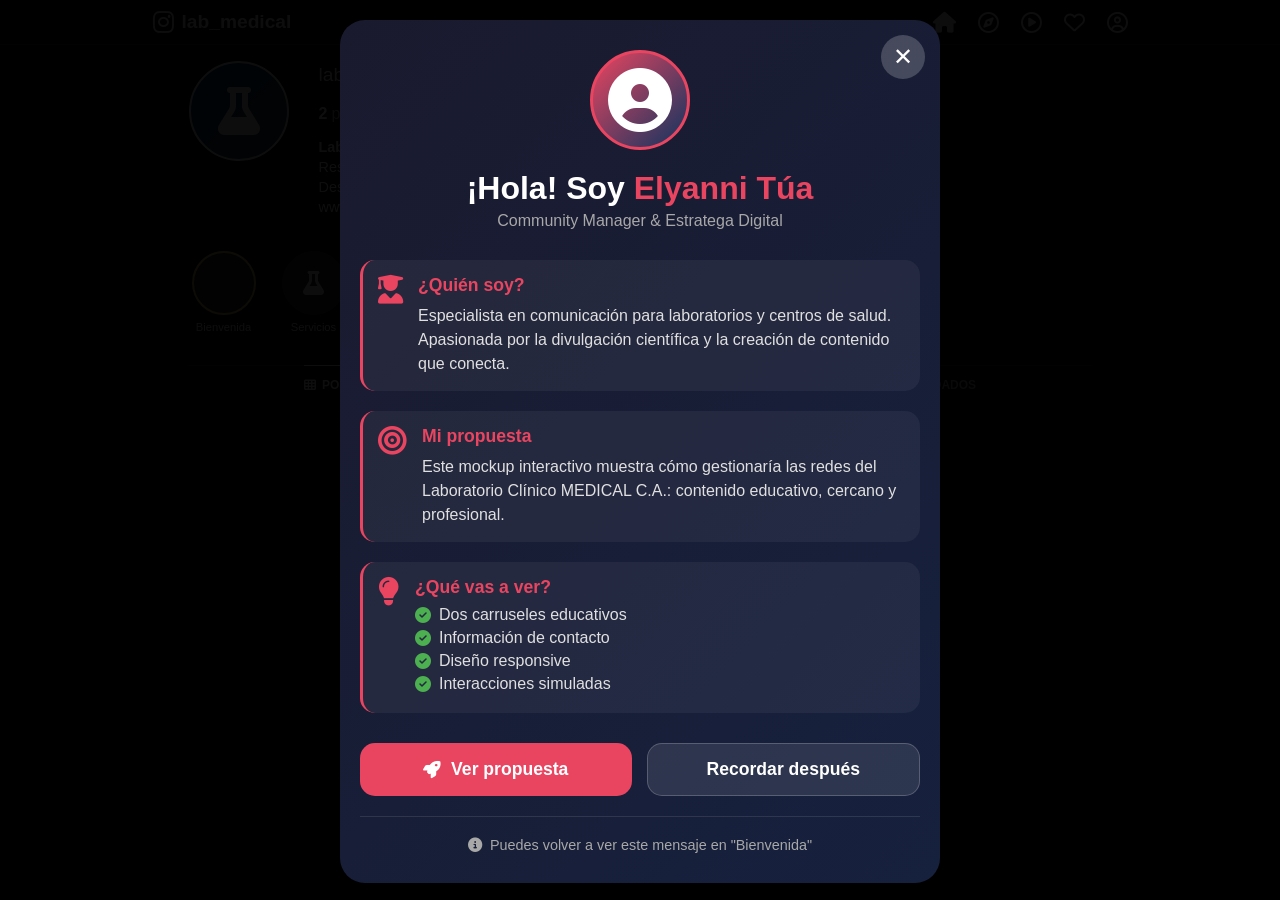
==== commit 2df24756: "Fix: modal de bienvenida" ====
--- a/index.html
+++ b/index.html
@@ -117,7 +117,7 @@
     </div>
 
     <!-- MODAL DE BIENVENIDA PERSONAL -->
-    <div class="welcome-modal" id="welcomeModal">
+    <div class="welcome-modal" id="welcomeModal"> 
         <div class="welcome-content personal-theme">
             <button class="welcome-close" id="closeWelcomeModal">✕</button>
             
--- a/estilos/estilos.css
+++ b/estilos/estilos.css
@@ -177,13 +177,18 @@
     cursor: pointer;
 }
 
-/* ===== HIGHLIGHTS ===== */
+/* ===== HIGHLIGHTS (CORREGIDO - SOLO BIENVENIDA CON AMARILLO) ===== */
 .highlights-container {
     display: flex;
     gap: 20px;
     margin-bottom: 24px;
     overflow-x: auto;
     padding: 8px 0;
+    scrollbar-width: none;
+}
+
+.highlights-container::-webkit-scrollbar {
+    display: none;
 }
 
 .highlight {
@@ -205,11 +210,12 @@
     justify-content: center;
     font-size: 1.5rem;
     color: #fff;
-    border: 1px solid #363636;
-}
-
-.has-story {
-    border: 2px solid #ffd966;
+    border: 1px solid #363636;  /* ← BORDE GRIS PARA TODAS POR DEFECTO */
+}
+
+/* SOLO la historia de Bienvenida tiene borde amarillo */
+#welcomeHighlight .highlight-circle {
+    border: 2px solid #ffd966;  /* ← AMARILLO SOLO PARA BIENVENIDA */
 }
 
 .highlight p {
@@ -256,7 +262,6 @@
 
 .grid-item {
     aspect-ratio: 1;
-    background: linear-gradient(135deg, #0b3b5c, #1a4b6d);
     cursor: pointer;
     display: flex;
     flex-direction: column;
@@ -266,24 +271,30 @@
     position: relative;
     border-radius: 4px;
     overflow: hidden;
+    background-size: cover !important;
+    background-position: center !important;
 }
 
 .grid-item-content {
-    text-align: center;
-    padding: 20px;
-    z-index: 2;
+    width: 100%;
+    height: 100%;
+    display: flex;
+    flex-direction: column;
+    justify-content: flex-end;
+    padding: 15px;
+    background: linear-gradient(to top, rgba(0,0,0,0.8), transparent);
 }
 
 .grid-item-content i {
-    font-size: 3rem;
-    margin-bottom: 10px;
+    font-size: 2rem;
+    margin-bottom: 5px;
 }
 
 .multi-icon {
     position: absolute;
     top: 10px;
     right: 10px;
-    background: rgba(0,0,0,0.6);
+    background: rgba(0,0,0,0.7);
     padding: 5px 8px;
     border-radius: 20px;
     font-size: 0.8rem;
@@ -443,6 +454,10 @@
     color: white;
 }
 
+.welcome-btn.primary:hover {
+    background: #ff5e7a;
+}
+
 .welcome-btn.secondary {
     background: rgba(255,255,255,0.1);
     border: 1px solid rgba(255,255,255,0.2);
@@ -461,7 +476,7 @@
     border-top: 1px solid rgba(255,255,255,0.1);
 }
 
-/* ===== CARRUSEL ===== */
+/* ===== CARRUSEL CORREGIDO ===== */
 .carousel-container {
     position: relative;
     width: 100%;
@@ -480,7 +495,7 @@
     display: flex;
     align-items: center;
     justify-content: center;
-    background-color: #0a0a0a;
+    background-color: #1a1a1a;  /* ← Fondo gris oscuro, no negro */
 }
 
 .carousel-image {
@@ -488,7 +503,7 @@
     max-height: 100%;
     width: auto;
     height: auto;
-    object-fit: scale-down;
+    object-fit: contain;
     display: block;
     margin: 0 auto;
 }
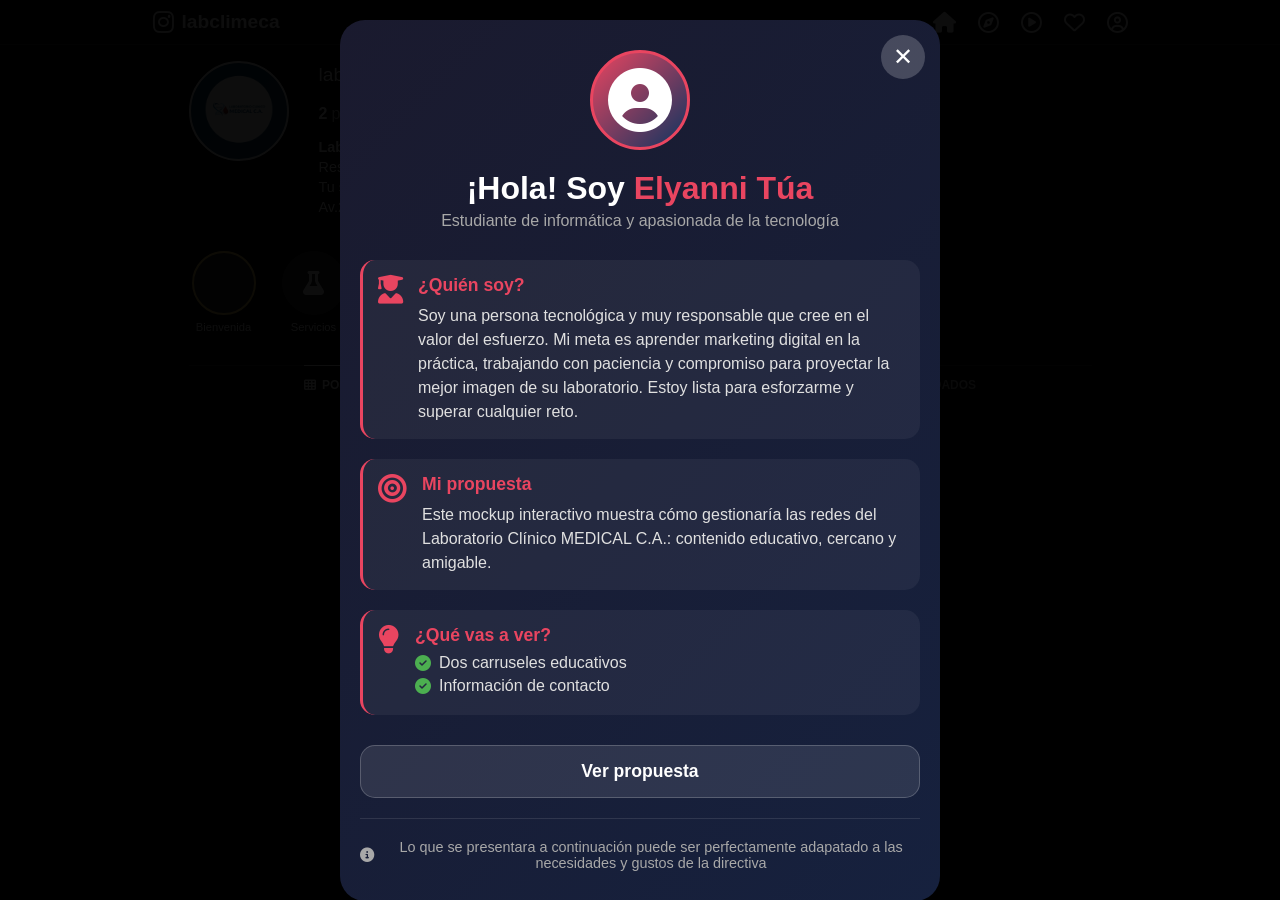
==== commit 48fcf25d: "Versión final" ====
--- a/index.html
+++ b/index.html
@@ -13,7 +13,7 @@
         <div class="nav-container">
             <div class="logo">
                 <i class="fab fa-instagram"></i>
-                <span>lab_medical</span>
+                <span>labclimeca</span>
             </div>
             <div class="nav-icons">
                 <i class="fas fa-home"></i>
@@ -29,14 +29,15 @@
     <div class="profile-container">
         <div class="profile-header">
             <div class="profile-avatar-section">
-                <div class="profile-avatar">
-                    <i class="fas fa-flask"></i>
+                <div class="profile-avatar" id="profileAvatar">
+                    <img src="img/logo-lab.png" alt="Laboratorio Medical"
+                        style="width: 100%; height: 100%; object-fit: cover; border-radius: 50%;">
                 </div>
             </div>
             
             <div class="profile-info-section">
                 <div class="profile-username-row">
-                    <h2>lab_medical</h2>
+                    <h2>labclimeca</h2>
                     <button class="edit-profile-btn" id="followBtn">Seguir</button>
                     <button class="edit-profile-btn secondary" id="messageBtn">
                         <i class="far fa-envelope"></i> Mensaje
@@ -59,8 +60,9 @@
                 <div class="profile-bio">
                     <p class="bio-name">Laboratorio Clínico MEDICAL C.A.</p>
                     <p class="bio-category">Resultados seguros · Calidad humana</p>
-                    <p class="bio-date">Desde 2015</p>
-                    <p class="bio-link">www.medical.com.ve</p>
+                    <p class="bio-link">Tu salud merece resultados clínicos seguros y la calidez humana que nos define</p>
+                    <p class="bio-date">Av.23 con Calle 2 y Av. 13 de junio diagonal a Farmatodo Acarigua, Araure 3303</p>
+                    
                 </div>
                 
                 <div class="profile-actions">
@@ -126,7 +128,7 @@
                     <i class="fas fa-user-circle"></i>
                 </div>
                 <h1 class="personal-name">¡Hola! Soy <span>Elyanni Túa</span></h1>
-                <p class="personal-title">Community Manager & Estratega Digital</p>
+                <p class="personal-title">Estudiante de informática y apasionada de la tecnología</p>
             </div>
             
             <div class="welcome-body personal-body">
@@ -134,7 +136,9 @@
                     <i class="fas fa-user-graduate"></i>
                     <div>
                         <h3>¿Quién soy?</h3>
-                        <p>Especialista en comunicación para laboratorios y centros de salud. Apasionada por la divulgación científica y la creación de contenido que conecta.</p>
+                        <p>Soy una persona tecnológica y muy responsable que cree en el valor del esfuerzo. Mi meta es 
+                            aprender marketing digital en la práctica, trabajando con paciencia y compromiso 
+                            para proyectar la mejor imagen de su laboratorio. Estoy lista para esforzarme y superar cualquier reto.</p>
                     </div>
                 </div>
                 
@@ -142,7 +146,8 @@
                     <i class="fas fa-bullseye"></i>
                     <div>
                         <h3>Mi propuesta</h3>
-                        <p>Este mockup interactivo muestra cómo gestionaría las redes del Laboratorio Clínico MEDICAL C.A.: contenido educativo, cercano y profesional.</p>
+                        <p>Este mockup interactivo muestra cómo gestionaría las redes del Laboratorio Clínico MEDICAL C.A.: contenido educativo, cercano y amigable.
+                        </p>
                     </div>
                 </div>
                 
@@ -153,25 +158,21 @@
                         <ul>
                             <li><i class="fas fa-check-circle"></i> Dos carruseles educativos</li>
                             <li><i class="fas fa-check-circle"></i> Información de contacto</li>
-                            <li><i class="fas fa-check-circle"></i> Diseño responsive</li>
-                            <li><i class="fas fa-check-circle"></i> Interacciones simuladas</li>
                         </ul>
                     </div>
                 </div>
             </div>
             
             <div class="welcome-actions">
-                <button class="welcome-btn primary" id="startExploring">
-                    <i class="fas fa-rocket"></i> Ver propuesta
-                </button>
                 <button class="welcome-btn secondary" id="remindLater">
-                    Recordar después
+                    Ver propuesta
                 </button>
             </div>
             
             <p class="welcome-footer">
                 <i class="fas fa-info-circle"></i>
-                Puedes volver a ver este mensaje en "Bienvenida"
+                Lo que se presentara a continuación puede ser perfectamente adapatado a las necesidades y gustos 
+                de la directiva
             </p>
         </div>
     </div>
@@ -183,7 +184,7 @@
                 <i class="fas fa-arrow-left" id="closePostModal"></i>
                 <div class="post-modal-user">
                     <i class="far fa-user-circle"></i>
-                    <span>lab_medical</span>
+                    <span>labclimeca</span>
                 </div>
                 <i class="fas fa-ellipsis-h"></i>
             </div>
